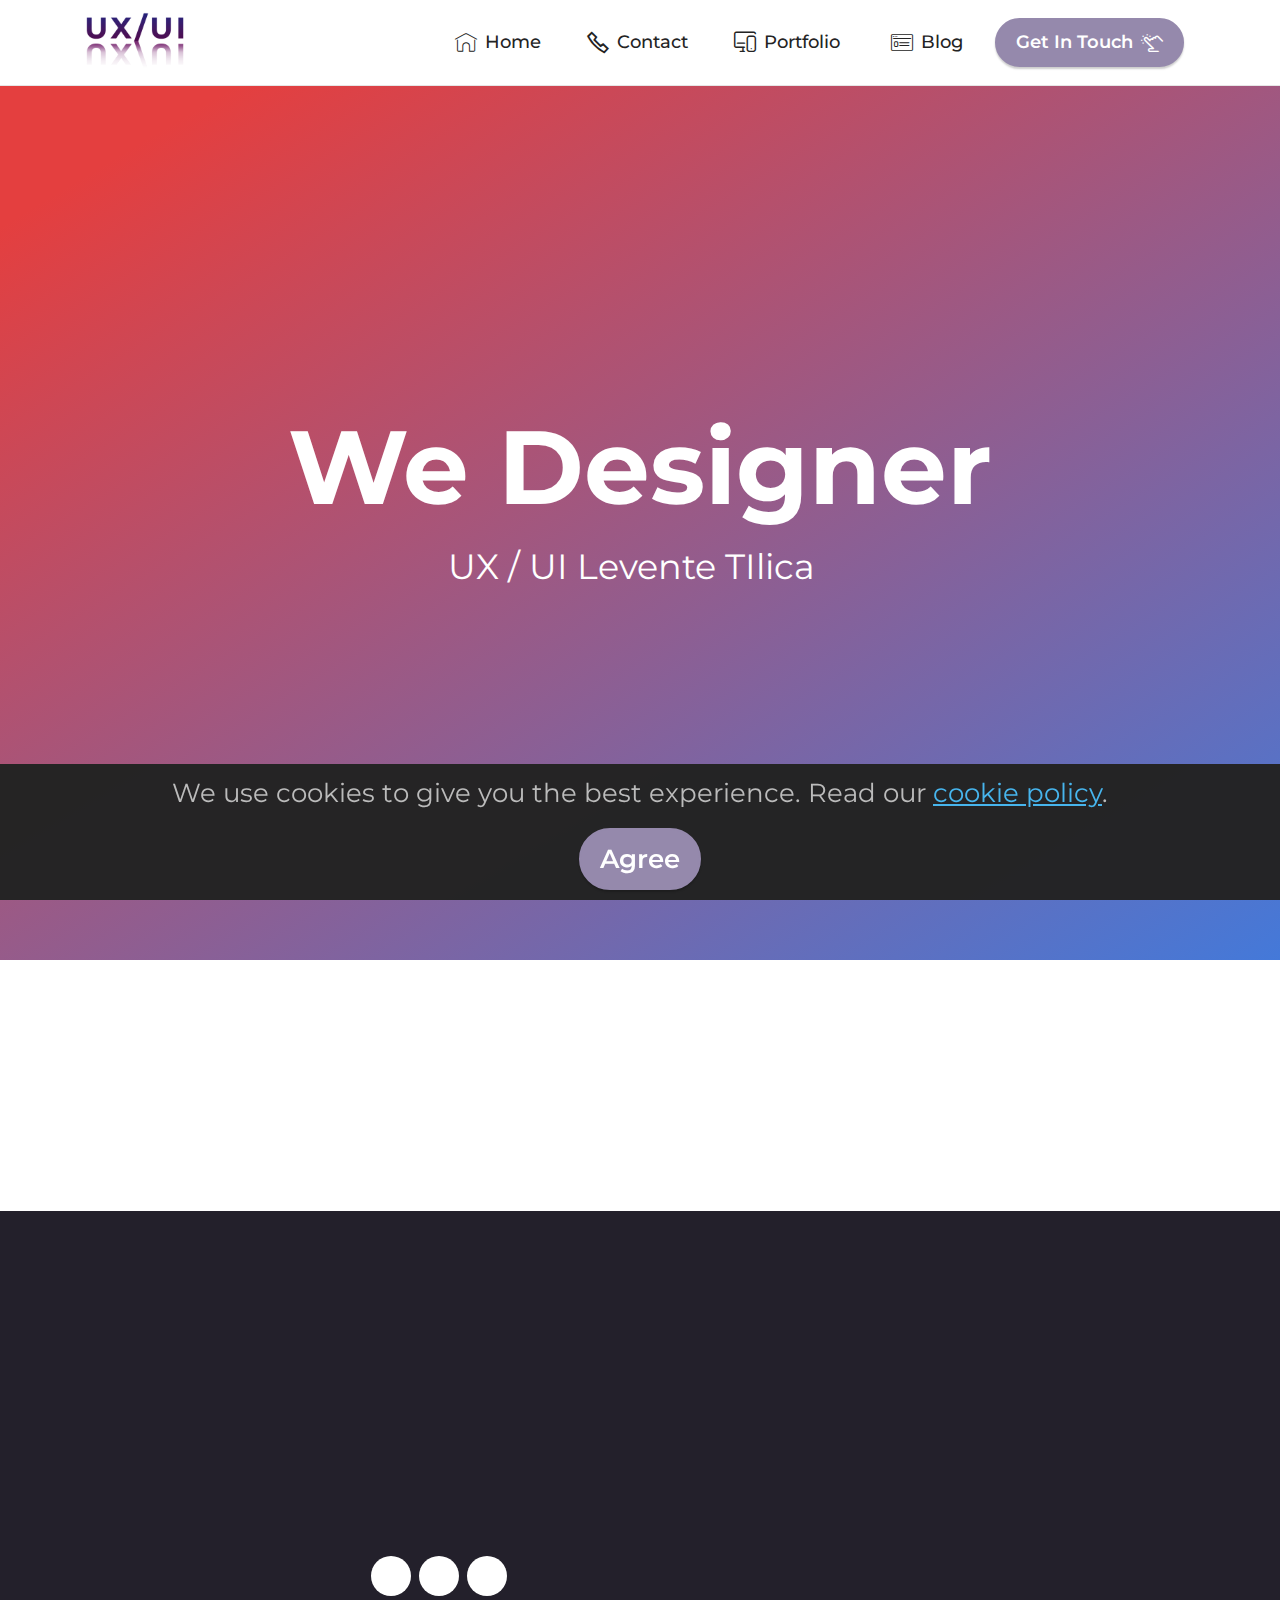
==== index.html @ ad8ca2d9 "Add files via upload" ====
<!DOCTYPE html>
<html  >
<head>
  <!-- Site made with Mobirise Website Builder v5.5.8, https://mobirise.com -->
  <meta charset="UTF-8">
  <meta http-equiv="X-UA-Compatible" content="IE=edge">
  <meta name="generator" content="Mobirise v5.5.8, mobirise.com">
  <meta name="twitter:card" content="summary_large_image"/>
  <meta name="twitter:image:src" content="assets/images/index-meta.png">
  <meta property="og:image" content="assets/images/index-meta.png">
  <meta name="twitter:title" content="UX / UI | Levente Tilica">
  <meta name="viewport" content="width=device-width, initial-scale=1, minimum-scale=1">
  <link rel="shortcut icon" href="assets/images/logo1-280x174.png" type="image/x-icon">
  <meta name="description" content="Welcome to my personal website. Enjoy some examples of my work from my  Web Design course.">
  
  
  <title>UX / UI | Levente Tilica</title>
  <link rel="stylesheet" href="assets/web/assets/mobirise-icons2/mobirise2.css">
  <link rel="stylesheet" href="assets/web/assets/mobirise-icons/mobirise-icons.css">
  <link rel="stylesheet" href="assets/web/assets/mobirise-icons-bold/mobirise-icons-bold.css">
  <link rel="stylesheet" href="assets/bootstrap/css/bootstrap.min.css">
  <link rel="stylesheet" href="assets/bootstrap/css/bootstrap-grid.min.css">
  <link rel="stylesheet" href="assets/bootstrap/css/bootstrap-reboot.min.css">
  <link rel="stylesheet" href="assets/animatecss/animate.css">
  <link rel="stylesheet" href="assets/dropdown/css/style.css">
  <link rel="stylesheet" href="assets/socicon/css/styles.css">
  <link rel="stylesheet" href="assets/theme/css/style.css">
  <link rel="preload" href="https://fonts.googleapis.com/css?family=Montserrat:100,200,300,400,500,600,700,800,900,100i,200i,300i,400i,500i,600i,700i,800i,900i&display=swap" as="style" onload="this.onload=null;this.rel='stylesheet'">
  <noscript><link rel="stylesheet" href="https://fonts.googleapis.com/css?family=Montserrat:100,200,300,400,500,600,700,800,900,100i,200i,300i,400i,500i,600i,700i,800i,900i&display=swap"></noscript>
  <link rel="preload" as="style" href="assets/mobirise/css/mbr-additional.css"><link rel="stylesheet" href="assets/mobirise/css/mbr-additional.css" type="text/css">
  
  
  
  
</head>
<body>
  
  <section data-bs-version="5.1" class="menu cid-s48OLK6784" once="menu" id="menu1-h">
    
    <nav class="navbar navbar-dropdown navbar-fixed-top navbar-expand-lg">
        <div class="container">
            <div class="navbar-brand">
                <span class="navbar-logo">
                    <a href="https://mobiri.se">
                        <img src="assets/images/logo1-280x174.png" alt="Mobirise" style="height: 3.8rem;">
                    </a>
                </span>
                
            </div>
            <button class="navbar-toggler" type="button" data-toggle="collapse" data-bs-toggle="collapse" data-target="#navbarSupportedContent" data-bs-target="#navbarSupportedContent" aria-controls="navbarNavAltMarkup" aria-expanded="false" aria-label="Toggle navigation">
                <div class="hamburger">
                    <span></span>
                    <span></span>
                    <span></span>
                    <span></span>
                </div>
            </button>
            <div class="collapse navbar-collapse" id="navbarSupportedContent">
                <ul class="navbar-nav nav-dropdown" data-app-modern-menu="true"><li class="nav-item"><a class="nav-link link text-black display-4" href="https://mobirise.com"><span class="mbri-home mbr-iconfont mbr-iconfont-btn"></span>Home</a></li>
                    <li class="nav-item"><a class="nav-link link text-black display-4" href="https://mobirise.com"><span class="mobi-mbri mobi-mbri-phone mbr-iconfont mbr-iconfont-btn"></span>Contact</a></li><li class="nav-item"><a class="nav-link link text-black display-4" href="https://mobirise.com"><span class="mbrib-responsive mbr-iconfont mbr-iconfont-btn"></span>Portfolio&nbsp;</a></li><li class="nav-item"><a class="nav-link link text-black display-4" href="https://mobirise.com"><span class="mbri-sites mbr-iconfont mbr-iconfont-btn"></span>Blog</a></li></ul>
                
                <div class="navbar-buttons mbr-section-btn"><a class="btn btn-primary display-4" href="https://mobiri.se"><span class="mbrib-touch mbr-iconfont mbr-iconfont-btn"></span>Get In Touch</a></div>
            </div>
        </div>
    </nav>

</section>

<section data-bs-version="5.1" class="header18 cid-sWcH9fhZKt mbr-fullscreen" id="header18-y">

    

    

    <div class="align-center container">
        <div class="row justify-content-center">
            <div class="col-12 col-lg-9">
                <h1 class="mbr-section-title mbr-fonts-style mbr-white mb-3 display-1"><strong>We Designer</strong></h1>
                
                <p class="mbr-text mbr-fonts-style mbr-white display-5">UX / UI Levente TIlica&nbsp;&nbsp;</p>
                
            </div>
        </div>
    </div>
</section>

<section data-bs-version="5.1" class="content4 cid-sWcFMDglfw" id="content4-x">
    
    
    <div class="container">
        <div class="row justify-content-center">
            <div class="title col-md-12 col-lg-12">
                <h3 class="mbr-section-title mbr-fonts-style align-center mb-4 display-2">
                    <strong>Welcome</strong></h3>
                <h4 class="mbr-section-subtitle align-center mbr-fonts-style mb-4 display-7">Here you will find examples of my work from my course in <strong>Web Design&nbsp;</strong></h4>
                
            </div>
        </div>
    </div>
</section>

<section data-bs-version="5.1" class="footer4 cid-sWcIpFd5eh" once="footers" id="footer4-z">

    
    
    <div class="container">
        <div class="row mbr-white">
            <div class="col-6 col-lg-3">
                <div class="media-wrap col-md-8 col-12">
                    <a href="https://mobiri.se/">
                        <img src="assets/images/logo1-1-280x174.png" alt="Mobirise">
                    </a>
                </div>
            </div>
            <div class="col-12 col-md-6 col-lg-3">
                <h5 class="mbr-section-subtitle mbr-fonts-style mb-2 display-7">
                    <strong>About Me</strong></h5>
                <p class="mbr-text mbr-fonts-style mb-4 display-4">Hi, I'm Levente Tilica, a web designer and developer. I created this website to showcase some of my projects.<br></p>
                <h5 class="mbr-section-subtitle mbr-fonts-style mb-3 display-7">
                    <strong>Follow Us</strong>
                </h5>
                <div class="social-row display-7">
                    <div class="soc-item">
                        <a href="https://twitter.com/mobirise" target="_blank">
                            <span class="mbr-iconfont socicon socicon-facebook"></span>
                        </a>
                    </div>
                    <div class="soc-item">
                        <a href="https://twitter.com/mobirise" target="_blank">
                            <span class="mbr-iconfont socicon socicon-twitter"></span>
                        </a>
                    </div>
                    <div class="soc-item">
                        <a href="https://twitter.com/mobirise" target="_blank">
                            <span class="mbr-iconfont socicon socicon-instagram"></span>
                        </a>
                    </div>
                    
                </div>
            </div>
            <div class="col-12 col-md-6 col-lg-3">
                <h5 class="mbr-section-subtitle mbr-fonts-style mb-2 display-7"><strong>Privacy</strong></h5>
                <ul class="list mbr-fonts-style display-4">
                    <li class="mbr-text item-wrap">Your privacy is important and protected by Romania and EU law. Read my website's <em>Privacy Statement.</em></li>
                </ul>
            </div>
            <div class="col-12 col-md-6 col-lg-3">
                <h5 class="mbr-section-subtitle mbr-fonts-style mb-2 display-7">
                    <strong>Link To</strong></h5>
                <ul class="list mbr-fonts-style display-4">
                    <li class="mbr-text item-wrap">Github.io</li>
                    <li class="mbr-text item-wrap"><span style="font-size: 1.1rem;">Linkedin</span><br></li>
                    <li class="mbr-text item-wrap">Blog</li>
                </ul>
            </div>
            <div class="col-12 mt-4">
                <p class="mbr-text mb-0 mbr-fonts-style copyright align-center display-4">UX/UI © Copyright 2022 - All Rights Reserved
                </p>
            </div>
        </div>
    </div>
</section><section style="background-color: #fff; font-family: -apple-system, BlinkMacSystemFont, 'Segoe UI', 'Roboto', 'Helvetica Neue', Arial, sans-serif; color:#aaa; font-size:12px; padding: 0; align-items: center; display: flex;"><a href="https://mobirise.site/p" style="flex: 1 1; height: 3rem; padding-left: 1rem;"></a><p style="flex: 0 0 auto; margin:0; padding-right:1rem;">How to design a free website - <a href="https://mobirise.site/x" style="color:#aaa;">Find more</a></p></section><script src="assets/bootstrap/js/bootstrap.bundle.min.js"></script>  <script src="assets/web/assets/cookies-alert-plugin/cookies-alert-core.js"></script>  <script src="assets/web/assets/cookies-alert-plugin/cookies-alert-script.js"></script>  <script src="assets/smoothscroll/smooth-scroll.js"></script>  <script src="assets/ytplayer/index.js"></script>  <script src="assets/dropdown/js/navbar-dropdown.js"></script>  <script src="assets/theme/js/script.js"></script>  
  
  
<input name="cookieData" type="hidden" data-cookie-customDialogSelector='null' data-cookie-colorText='#bbbbbb' data-cookie-colorBg='rgba(35, 35, 35, 0.99)' data-cookie-textButton='Agree' data-cookie-colorButton='' data-cookie-colorLink='#47b5ed' data-cookie-underlineLink='true' data-cookie-text="We use cookies to give you the best experience. Read our <a href='privacy.html'>cookie policy</a>.">
    <input name="animation" type="hidden">
  </body>
</html>
---- assets/web/assets/mobirise-icons2/mobirise2.css ----
@font-face {
  font-family: 'Moririse2';
  font-display: swap;
  src:  url('mobirise2.eot?f2bix4');
  src:  url('mobirise2.eot?f2bix4#iefix') format('embedded-opentype'),
    url('mobirise2.ttf?f2bix4') format('truetype'),
    url('mobirise2.woff?f2bix4') format('woff'),
    url('mobirise2.svg?f2bix4#mobirise2') format('svg');
  font-weight: normal;
  font-style: normal;
}

[class^="mobi-"], [class*=" mobi-"] {
  /* use !important to prevent issues with browser extensions that change fonts */
  font-family: 'Moririse2' !important;
  speak: none;
  font-style: normal;
  font-weight: normal;
  font-variant: normal;
  text-transform: none;
  line-height: 1;

  /* Better Font Rendering =========== */
  -webkit-font-smoothing: antialiased;
  -moz-osx-font-smoothing: grayscale;
}

.mobi-mbri-add-submenu:before {
  content: "\e900";
}
.mobi-mbri-alert:before {
  content: "\e901";
}
.mobi-mbri-align-center:before {
  content: "\e902";
}
.mobi-mbri-align-justify:before {
  content: "\e903";
}
.mobi-mbri-align-left:before {
  content: "\e904";
}
.mobi-mbri-align-right:before {
  content: "\e905";
}
.mobi-mbri-android:before {
  content: "\e906";
}
.mobi-mbri-apple:before {
  content: "\e907";
}
.mobi-mbri-arrow-down:before {
  content: "\e908";
}
.mobi-mbri-arrow-next:before {
  content: "\e909";
}
.mobi-mbri-arrow-prev:before {
  content: "\e90a";
}
.mobi-mbri-arrow-up:before {
  content: "\e90b";
}
.mobi-mbri-bold:before {
  content: "\e90c";
}
.mobi-mbri-bookmark:before {
  content: "\e90d";
}
.mobi-mbri-bootstrap:before {
  content: "\e90e";
}
.mobi-mbri-briefcase:before {
  content: "\e90f";
}
.mobi-mbri-browse:before {
  content: "\e910";
}
.mobi-mbri-bulleted-list:before {
  content: "\e911";
}
.mobi-mbri-calendar:before {
  content: "\e912";
}
.mobi-mbri-camera:before {
  content: "\e913";
}
.mobi-mbri-cart-add:before {
  content: "\e914";
}
.mobi-mbri-cart-full:before {
  content: "\e915";
}
.mobi-mbri-cash:before {
  content: "\e916";
}
.mobi-mbri-change-style:before {
  content: "\e917";
}
.mobi-mbri-chat:before {
  content: "\e918";
}
.mobi-mbri-clock:before {
  content: "\e919";
}
.mobi-mbri-close:before {
  content: "\e91a";
}
.mobi-mbri-cloud:before {
  content: "\e91b";
}
.mobi-mbri-code:before {
  content: "\e91c";
}
.mobi-mbri-contact-form:before {
  content: "\e91d";
}
.mobi-mbri-credit-card:before {
  content: "\e91e";
}
.mobi-mbri-cursor-click:before {
  content: "\e91f";
}
.mobi-mbri-cust-feedback:before {
  content: "\e920";
}
.mobi-mbri-database:before {
  content: "\e921";
}
.mobi-mbri-delivery:before {
  content: "\e922";
}
.mobi-mbri-desktop:before {
  content: "\e923";
}
.mobi-mbri-devices:before {
  content: "\e924";
}
.mobi-mbri-down:before {
  content: "\e925";
}
.mobi-mbri-download-2:before {
  content: "\e926";
}
.mobi-mbri-download:before {
  content: "\e927";
}
.mobi-mbri-drag-n-drop-2:before {
  content: "\e928";
}
.mobi-mbri-drag-n-drop:before {
  content: "\e929";
}
.mobi-mbri-edit-2:before {
  content: "\e92a";
}
.mobi-mbri-edit:before {
  content: "\e92b";
}
.mobi-mbri-error:before {
  content: "\e92c";
}
.mobi-mbri-extension:before {
  content: "\e92d";
}
.mobi-mbri-features:before {
  content: "\e92e";
}
.mobi-mbri-file:before {
  content: "\e92f";
}
.mobi-mbri-flag:before {
  content: "\e930";
}
.mobi-mbri-folder:before {
  content: "\e931";
}
.mobi-mbri-gift:before {
  content: "\e932";
}
.mobi-mbri-github:before {
  content: "\e933";
}
.mobi-mbri-globe-2:before {
  content: "\e934";
}
.mobi-mbri-globe:before {
  content: "\e935";
}
.mobi-mbri-growing-chart:before {
  content: "\e936";
}
.mobi-mbri-hearth:before {
  content: "\e937";
}
.mobi-mbri-help:before {
  content: "\e938";
}
.mobi-mbri-home:before {
  content: "\e939";
}
.mobi-mbri-hot-cup:before {
  content: "\e93a";
}
.mobi-mbri-idea:before {
  content: "\e93b";
}
.mobi-mbri-image-gallery:before {
  content: "\e93c";
}
.mobi-mbri-image-slider:before {
  content: "\e93d";
}
.mobi-mbri-info:before {
  content: "\e93e";
}
.mobi-mbri-italic:before {
  content: "\e93f";
}
.mobi-mbri-key:before {
  content: "\e940";
}
.mobi-mbri-laptop:before {
  content: "\e941";
}
.mobi-mbri-layers:before {
  content: "\e942";
}
.mobi-mbri-left-right:before {
  content: "\e943";
}
.mobi-mbri-left:before {
  content: "\e944";
}
.mobi-mbri-letter:before {
  content: "\e945";
}
.mobi-mbri-like:before {
  content: "\e946";
}
.mobi-mbri-link:before {
  content: "\e947";
}
.mobi-mbri-lock:before {
  content: "\e948";
}
.mobi-mbri-login:before {
  content: "\e949";
}
.mobi-mbri-logout:before {
  content: "\e94a";
}
.mobi-mbri-magic-stick:before {
  content: "\e94b";
}
.mobi-mbri-map-pin:before {
  content: "\e94c";
}
.mobi-mbri-menu:before {
  content: "\e94d";
}
.mobi-mbri-mobile-2:before {
  content: "\e94e";
}
.mobi-mbri-mobile-horizontal:before {
  content: "\e94f";
}
.mobi-mbri-mobile:before {
  content: "\e950";
}
.mobi-mbri-mobirise:before {
  content: "\e951";
}
.mobi-mbri-more-horizontal:before {
  content: "\e952";
}
.mobi-mbri-more-vertical:before {
  content: "\e953";
}
.mobi-mbri-music:before {
  content: "\e954";
}
.mobi-mbri-new-file:before {
  content: "\e955";
}
.mobi-mbri-numbered-list:before {
  content: "\e956";
}
.mobi-mbri-opened-folder:before {
  content: "\e957";
}
.mobi-mbri-pages:before {
  content: "\e958";
}
.mobi-mbri-paper-plane:before {
  content: "\e959";
}
.mobi-mbri-paperclip:before {
  content: "\e95a";
}
.mobi-mbri-phone:before {
  content: "\e95b";
}
.mobi-mbri-photo:before {
  content: "\e95c";
}
.mobi-mbri-photos:before {
  content: "\e95d";
}
.mobi-mbri-pin:before {
  content: "\e95e";
}
.mobi-mbri-play:before {
  content: "\e95f";
}
.mobi-mbri-plus:before {
  content: "\e960";
}
.mobi-mbri-preview:before {
  content: "\e961";
}
.mobi-mbri-print:before {
  content: "\e962";
}
.mobi-mbri-protect:before {
  content: "\e963";
}
.mobi-mbri-question:before {
  content: "\e964";
}
.mobi-mbri-quote-left:before {
  content: "\e965";
}
.mobi-mbri-quote-right:before {
  content: "\e966";
}
.mobi-mbri-redo:before {
  content: "\e967";
}
.mobi-mbri-refresh:before {
  content: "\e968";
}
.mobi-mbri-responsive-2:before {
  content: "\e969";
}
.mobi-mbri-responsive:before {
  content: "\e96a";
}
.mobi-mbri-right:before {
  content: "\e96b";
}
.mobi-mbri-rocket:before {
  content: "\e96c";
}
.mobi-mbri-sad-face:before {
  content: "\e96d";
}
.mobi-mbri-sale:before {
  content: "\e96e";
}
.mobi-mbri-save:before {
  content: "\e96f";
}
.mobi-mbri-search:before {
  content: "\e970";
}
.mobi-mbri-setting-2:before {
  content: "\e971";
}
.mobi-mbri-setting-3:before {
  content: "\e972";
}
.mobi-mbri-setting:before {
  content: "\e973";
}
.mobi-mbri-share:before {
  content: "\e974";
}
.mobi-mbri-shopping-bag:before {
  content: "\e975";
}
.mobi-mbri-shopping-basket:before {
  content: "\e976";
}
.mobi-mbri-shopping-cart:before {
  content: "\e977";
}
.mobi-mbri-sites:before {
  content: "\e978";
}
.mobi-mbri-smile-face:before {
  content: "\e979";
}
.mobi-mbri-speed:before {
  content: "\e97a";
}
.mobi-mbri-star:before {
  content: "\e97b";
}
.mobi-mbri-success:before {
  content: "\e97c";
}
.mobi-mbri-sun:before {
  content: "\e97d";
}
.mobi-mbri-sun2:before {
  content: "\e97e";
}
.mobi-mbri-tablet-vertical:before {
  content: "\e97f";
}
.mobi-mbri-tablet:before {
  content: "\e980";
}
.mobi-mbri-target:before {
  content: "\e981";
}
.mobi-mbri-timer:before {
  content: "\e982";
}
.mobi-mbri-to-ftp:before {
  content: "\e983";
}
.mobi-mbri-to-local-drive:before {
  content: "\e984";
}
.mobi-mbri-touch-swipe:before {
  content: "\e985";
}
.mobi-mbri-touch:before {
  content: "\e986";
}
.mobi-mbri-trash:before {
  content: "\e987";
}
.mobi-mbri-underline:before {
  content: "\e988";
}
.mobi-mbri-undo:before {
  content: "\e989";
}
.mobi-mbri-unlink:before {
  content: "\e98a";
}
.mobi-mbri-unlock:before {
  content: "\e98b";
}
.mobi-mbri-up-down:before {
  content: "\e98c";
}
.mobi-mbri-up:before {
  content: "\e98d";
}
.mobi-mbri-update:before {
  content: "\e98e";
}
.mobi-mbri-upload-2:before {
  content: "\e98f";
}
.mobi-mbri-upload:before {
  content: "\e990";
}
.mobi-mbri-user-2:before {
  content: "\e991";
}
.mobi-mbri-user:before {
  content: "\e992";
}
.mobi-mbri-users:before {
  content: "\e993";
}
.mobi-mbri-video-play:before {
  content: "\e994";
}
.mobi-mbri-video:before {
  content: "\e995";
}
.mobi-mbri-watch:before {
  content: "\e996";
}
.mobi-mbri-website-theme-2:before {
  content: "\e997";
}
.mobi-mbri-website-theme:before {
  content: "\e998";
}
.mobi-mbri-wifi:before {
  content: "\e999";
}
.mobi-mbri-windows:before {
  content: "\e99a";
}
.mobi-mbri-zoom-in:before {
  content: "\e99b";
}
.mobi-mbri-zoom-out:before {
  content: "\e99c";
}
---- assets/web/assets/mobirise-icons/mobirise-icons.css ----
@font-face {
  font-family: 'MobiriseIcons';
  src:  url('mobirise-icons.eot?spat4u');
  src:  url('mobirise-icons.eot?spat4u#iefix') format('embedded-opentype'),
    url('mobirise-icons.ttf?spat4u') format('truetype'),
    url('mobirise-icons.woff?spat4u') format('woff'),
    url('mobirise-icons.svg?spat4u#MobiriseIcons') format('svg');
  font-weight: normal;
  font-style: normal;
  font-display: swap;
}

[class^="mbri-"], [class*=" mbri-"] {
  /* use !important to prevent issues with browser extensions that change fonts */
  font-family: MobiriseIcons !important;
  speak: none;
  font-style: normal;
  font-weight: normal;
  font-variant: normal;
  text-transform: none;
  line-height: 1;

  /* Better Font Rendering =========== */
  -webkit-font-smoothing: antialiased;
  -moz-osx-font-smoothing: grayscale;
}

.mbri-add-submenu:before {
  content: "\e900";
}
.mbri-alert:before {
  content: "\e901";
}
.mbri-align-center:before {
  content: "\e902";
}
.mbri-align-justify:before {
  content: "\e903";
}
.mbri-align-left:before {
  content: "\e904";
}
.mbri-align-right:before {
  content: "\e905";
}
.mbri-android:before {
  content: "\e906";
}
.mbri-apple:before {
  content: "\e907";
}
.mbri-arrow-down:before {
  content: "\e908";
}
.mbri-arrow-next:before {
  content: "\e909";
}
.mbri-arrow-prev:before {
  content: "\e90a";
}
.mbri-arrow-up:before {
  content: "\e90b";
}
.mbri-bold:before {
  content: "\e90c";
}
.mbri-bookmark:before {
  content: "\e90d";
}
.mbri-bootstrap:before {
  content: "\e90e";
}
.mbri-briefcase:before {
  content: "\e90f";
}
.mbri-browse:before {
  content: "\e910";
}
.mbri-bulleted-list:before {
  content: "\e911";
}
.mbri-calendar:before {
  content: "\e912";
}
.mbri-camera:before {
  content: "\e913";
}
.mbri-cart-add:before {
  content: "\e914";
}
.mbri-cart-full:before {
  content: "\e915";
}
.mbri-cash:before {
  content: "\e916";
}
.mbri-change-style:before {
  content: "\e917";
}
.mbri-chat:before {
  content: "\e918";
}
.mbri-clock:before {
  content: "\e919";
}
.mbri-close:before {
  content: "\e91a";
}
.mbri-cloud:before {
  content: "\e91b";
}
.mbri-code:before {
  content: "\e91c";
}
.mbri-contact-form:before {
  content: "\e91d";
}
.mbri-credit-card:before {
  content: "\e91e";
}
.mbri-cursor-click:before {
  content: "\e91f";
}
.mbri-cust-feedback:before {
  content: "\e920";
}
.mbri-database:before {
  content: "\e921";
}
.mbri-delivery:before {
  content: "\e922";
}
.mbri-desktop:before {
  content: "\e923";
}
.mbri-devices:before {
  content: "\e924";
}
.mbri-down:before {
  content: "\e925";
}
.mbri-download:before {
  content: "\e989";
}
.mbri-drag-n-drop:before {
  content: "\e927";
}
.mbri-drag-n-drop2:before {
  content: "\e928";
}
.mbri-edit:before {
  content: "\e929";
}
.mbri-edit2:before {
  content: "\e92a";
}
.mbri-error:before {
  content: "\e92b";
}
.mbri-extension:before {
  content: "\e92c";
}
.mbri-features:before {
  content: "\e92d";
}
.mbri-file:before {
  content: "\e92e";
}
.mbri-flag:before {
  content: "\e92f";
}
.mbri-folder:before {
  content: "\e930";
}
.mbri-gift:before {
  content: "\e931";
}
.mbri-github:before {
  content: "\e932";
}
.mbri-globe:before {
  content: "\e933";
}
.mbri-globe-2:before {
  content: "\e934";
}
.mbri-growing-chart:before {
  content: "\e935";
}
.mbri-hearth:before {
  content: "\e936";
}
.mbri-help:before {
  content: "\e937";
}
.mbri-home:before {
  content: "\e938";
}
.mbri-hot-cup:before {
  content: "\e939";
}
.mbri-idea:before {
  content: "\e93a";
}
.mbri-image-gallery:before {
  content: "\e93b";
}
.mbri-image-slider:before {
  content: "\e93c";
}
.mbri-info:before {
  content: "\e93d";
}
.mbri-italic:before {
  content: "\e93e";
}
.mbri-key:before {
  content: "\e93f";
}
.mbri-laptop:before {
  content: "\e940";
}
.mbri-layers:before {
  content: "\e941";
}
.mbri-left-right:before {
  content: "\e942";
}
.mbri-left:before {
  content: "\e943";
}
.mbri-letter:before {
  content: "\e944";
}
.mbri-like:before {
  content: "\e945";
}
.mbri-link:before {
  content: "\e946";
}
.mbri-lock:before {
  content: "\e947";
}
.mbri-login:before {
  content: "\e948";
}
.mbri-logout:before {
  content: "\e949";
}
.mbri-magic-stick:before {
  content: "\e94a";
}
.mbri-map-pin:before {
  content: "\e94b";
}
.mbri-menu:before {
  content: "\e94c";
}
.mbri-mobile:before {
  content: "\e94d";
}
.mbri-mobile2:before {
  content: "\e94e";
}
.mbri-mobirise:before {
  content: "\e94f";
}
.mbri-more-horizontal:before {
  content: "\e950";
}
.mbri-more-vertical:before {
  content: "\e951";
}
.mbri-music:before {
  content: "\e952";
}
.mbri-new-file:before {
  content: "\e953";
}
.mbri-numbered-list:before {
  content: "\e954";
}
.mbri-opened-folder:before {
  content: "\e955";
}
.mbri-pages:before {
  content: "\e956";
}
.mbri-paper-plane:before {
  content: "\e957";
}
.mbri-paperclip:before {
  content: "\e958";
}
.mbri-photo:before {
  content: "\e959";
}
.mbri-photos:before {
  content: "\e95a";
}
.mbri-pin:before {
  content: "\e95b";
}
.mbri-play:before {
  content: "\e95c";
}
.mbri-plus:before {
  content: "\e95d";
}
.mbri-preview:before {
  content: "\e95e";
}
.mbri-print:before {
  content: "\e95f";
}
.mbri-protect:before {
  content: "\e960";
}
.mbri-question:before {
  content: "\e961";
}
.mbri-quote-left:before {
  content: "\e962";
}
.mbri-quote-right:before {
  content: "\e963";
}
.mbri-refresh:before {
  content: "\e964";
}
.mbri-responsive:before {
  content: "\e965";
}
.mbri-right:before {
  content: "\e966";
}
.mbri-rocket:before {
  content: "\e967";
}
.mbri-sad-face:before {
  content: "\e968";
}
.mbri-sale:before {
  content: "\e969";
}
.mbri-save:before {
  content: "\e96a";
}
.mbri-search:before {
  content: "\e96b";
}
.mbri-setting:before {
  content: "\e96c";
}
.mbri-setting2:before {
  content: "\e96d";
}
.mbri-setting3:before {
  content: "\e96e";
}
.mbri-share:before {
  content: "\e96f";
}
.mbri-shopping-bag:before {
  content: "\e970";
}
.mbri-shopping-basket:before {
  content: "\e971";
}
.mbri-shopping-cart:before {
  content: "\e972";
}
.mbri-sites:before {
  content: "\e973";
}
.mbri-smile-face:before {
  content: "\e974";
}
.mbri-speed:before {
  content: "\e975";
}
.mbri-star:before {
  content: "\e976";
}
.mbri-success:before {
  content: "\e977";
}
.mbri-sun:before {
  content: "\e978";
}
.mbri-sun2:before {
  content: "\e979";
}
.mbri-tablet:before {
  content: "\e97a";
}
.mbri-tablet-vertical:before {
  content: "\e97b";
}
.mbri-target:before {
  content: "\e97c";
}
.mbri-timer:before {
  content: "\e97d";
}
.mbri-to-ftp:before {
  content: "\e97e";
}
.mbri-to-local-drive:before {
  content: "\e97f";
}
.mbri-touch-swipe:before {
  content: "\e980";
}
.mbri-touch:before {
  content: "\e981";
}
.mbri-trash:before {
  content: "\e982";
}
.mbri-underline:before {
  content: "\e983";
}
.mbri-unlink:before {
  content: "\e984";
}
.mbri-unlock:before {
  content: "\e985";
}
.mbri-up-down:before {
  content: "\e986";
}
.mbri-up:before {
  content: "\e987";
}
.mbri-update:before {
  content: "\e988";
}
.mbri-upload:before {
 content: "\e926"; 
}
.mbri-user:before {
  content: "\e98a";
}
.mbri-user2:before {
  content: "\e98b";
}
.mbri-users:before {
  content: "\e98c";
}
.mbri-video:before {
  content: "\e98d";
}
.mbri-video-play:before {
  content: "\e98e";
}
.mbri-watch:before {
  content: "\e98f";
}
.mbri-website-theme:before {
  content: "\e990";
}
.mbri-wifi:before {
  content: "\e991";
}
.mbri-windows:before {
  content: "\e992";
}
.mbri-zoom-out:before {
  content: "\e993";
}
.mbri-redo:before {
  content: "\e994";
}
.mbri-undo:before {
  content: "\e995";
}
---- assets/web/assets/mobirise-icons-bold/mobirise-icons-bold.css ----
@font-face {
  font-family: 'mobirise-icons-bold';
  font-display: swap;
  src:  url('mobirise-icons-bold.eot?m1l4yr');
  src:  url('mobirise-icons-bold.eot?m1l4yr#iefix') format('embedded-opentype'),
    url('mobirise-icons-bold.ttf?m1l4yr') format('truetype'),
    url('mobirise-icons-bold.woff?m1l4yr') format('woff'),
    url('mobirise-icons-bold.svg?m1l4yr#mobirise-icons-bold') format('svg');
  font-weight: normal;
  font-style: normal;
}

[class^="mbrib-"], [class*="mbrib-"] {
  /* use !important to prevent issues with browser extensions that change fonts */
  font-family: 'mobirise-icons-bold' !important;
  speak: none;
  font-style: normal;
  font-weight: normal;
  font-variant: normal;
  text-transform: none;
  line-height: 1;

  /* Better Font Rendering =========== */
  -webkit-font-smoothing: antialiased;
  -moz-osx-font-smoothing: grayscale;
}

.mbrib-add-submenu:before {
  content: "\e900";
}
.mbrib-alert:before {
  content: "\e901";
}
.mbrib-align-center:before {
  content: "\e902";
}
.mbrib-align-justify:before {
  content: "\e903";
}
.mbrib-align-left:before {
  content: "\e904";
}
.mbrib-align-right:before {
  content: "\e905";
}
.mbrib-android:before {
  content: "\e906";
}
.mbrib-apple:before {
  content: "\e907";
}
.mbrib-arrow-down:before {
  content: "\e908";
}
.mbrib-arrow-next:before {
  content: "\e909";
}
.mbrib-arrow-prev:before {
  content: "\e90a";
}
.mbrib-arrow-up:before {
  content: "\e90b";
}
.mbrib-bold:before {
  content: "\e90c";
}
.mbrib-bookmark:before {
  content: "\e90d";
}
.mbrib-bootstrap:before {
  content: "\e90e";
}
.mbrib-briefcase:before {
  content: "\e90f";
}
.mbrib-browse:before {
  content: "\e910";
}
.mbrib-bulleted-list:before {
  content: "\e911";
}
.mbrib-calendar:before {
  content: "\e912";
}
.mbrib-camera:before {
  content: "\e913";
}
.mbrib-cart-add:before {
  content: "\e914";
}
.mbrib-cart-full:before {
  content: "\e915";
}
.mbrib-cash:before {
  content: "\e916";
}
.mbrib-change-style:before {
  content: "\e917";
}
.mbrib-chat:before {
  content: "\e918";
}
.mbrib-clock:before {
  content: "\e919";
}
.mbrib-close:before {
  content: "\e91a";
}
.mbrib-cloud:before {
  content: "\e91b";
}
.mbrib-code:before {
  content: "\e91c";
}
.mbrib-contact-form:before {
  content: "\e91d";
}
.mbrib-credit-card:before {
  content: "\e91e";
}
.mbrib-cursor-click:before {
  content: "\e91f";
}
.mbrib-cust-feedback:before {
  content: "\e920";
}
.mbrib-database:before {
  content: "\e921";
}
.mbrib-delivery:before {
  content: "\e922";
}
.mbrib-desktop:before {
  content: "\e923";
}
.mbrib-devices:before {
  content: "\e924";
}
.mbrib-down:before {
  content: "\e925";
}
.mbrib-download:before {
  content: "\e926";
}
.mbrib-drag-n-drop:before {
  content: "\e927";
}
.mbrib-drag-n-drop2:before {
  content: "\e928";
}
.mbrib-edit:before {
  content: "\e929";
}
.mbrib-edit2:before {
  content: "\e92a";
}
.mbrib-error:before {
  content: "\e92b";
}
.mbrib-extension:before {
  content: "\e92c";
}
.mbrib-features:before {
  content: "\e92d";
}
.mbrib-file:before {
  content: "\e92e";
}
.mbrib-flag:before {
  content: "\e92f";
}
.mbrib-folder:before {
  content: "\e930";
}
.mbrib-gift:before {
  content: "\e931";
}
.mbrib-github:before {
  content: "\e932";
}
.mbrib-globe-2:before {
  content: "\e933";
}
.mbrib-globe:before {
  content: "\e934";
}
.mbrib-growing-chart:before {
  content: "\e935";
}
.mbrib-hearth:before {
  content: "\e936";
}
.mbrib-help:before {
  content: "\e937";
}
.mbrib-home:before {
  content: "\e938";
}
.mbrib-hot-cup:before {
  content: "\e939";
}
.mbrib-idea:before {
  content: "\e93a";
}
.mbrib-image-gallery:before {
  content: "\e93b";
}
.mbrib-image-slider:before {
  content: "\e93c";
}
.mbrib-info:before {
  content: "\e93d";
}
.mbrib-italic:before {
  content: "\e93e";
}
.mbrib-key:before {
  content: "\e93f";
}
.mbrib-laptop:before {
  content: "\e940";
}
.mbrib-layers:before {
  content: "\e941";
}
.mbrib-left-right:before {
  content: "\e942";
}
.mbrib-left:before {
  content: "\e943";
}
.mbrib-letter:before {
  content: "\e944";
}
.mbrib-like:before {
  content: "\e945";
}
.mbrib-link:before {
  content: "\e946";
}
.mbrib-lock:before {
  content: "\e947";
}
.mbrib-login:before {
  content: "\e948";
}
.mbrib-logout:before {
  content: "\e949";
}
.mbrib-magic-stick:before {
  content: "\e94a";
}
.mbrib-map-pin:before {
  content: "\e94b";
}
.mbrib-menu:before {
  content: "\e94c";
}
.mbrib-mobile:before {
  content: "\e94d";
}
.mbrib-mobile2:before {
  content: "\e94e";
}
.mbrib-mobirise:before {
  content: "\e94f";
}
.mbrib-more-horizontal:before {
  content: "\e950";
}
.mbrib-more-vertical:before {
  content: "\e951";
}
.mbrib-music:before {
  content: "\e952";
}
.mbrib-new-file:before {
  content: "\e953";
}
.mbrib-numbered-list:before {
  content: "\e954";
}
.mbrib-opened-folder:before {
  content: "\e955";
}
.mbrib-pages:before {
  content: "\e956";
}
.mbrib-paper-plane:before {
  content: "\e957";
}
.mbrib-paperclip:before {
  content: "\e958";
}
.mbrib-photo:before {
  content: "\e959";
}
.mbrib-photos:before {
  content: "\e95a";
}
.mbrib-pin:before {
  content: "\e95b";
}
.mbrib-play:before {
  content: "\e95c";
}
.mbrib-plus:before {
  content: "\e95d";
}
.mbrib-preview:before {
  content: "\e95e";
}
.mbrib-print:before {
  content: "\e95f";
}
.mbrib-protect:before {
  content: "\e960";
}
.mbrib-question:before {
  content: "\e961";
}
.mbrib-quote-left:before {
  content: "\e962";
}
.mbrib-quote-right:before {
  content: "\e963";
}
.mbrib-redo:before {
  content: "\e964";
}
.mbrib-refresh:before {
  content: "\e965";
}
.mbrib-responsive:before {
  content: "\e966";
}
.mbrib-right:before {
  content: "\e967";
}
.mbrib-rocket:before {
  content: "\e968";
}
.mbrib-sad-face:before {
  content: "\e969";
}
.mbrib-sale:before {
  content: "\e96a";
}
.mbrib-save:before {
  content: "\e96b";
}
.mbrib-search:before {
  content: "\e96c";
}
.mbrib-setting:before {
  content: "\e96d";
}
.mbrib-setting2:before {
  content: "\e96e";
}
.mbrib-setting3:before {
  content: "\e96f";
}
.mbrib-share:before {
  content: "\e970";
}
.mbrib-shopping-bag:before {
  content: "\e971";
}
.mbrib-shopping-basket:before {
  content: "\e972";
}
.mbrib-shopping-cart:before {
  content: "\e973";
}
.mbrib-sites:before {
  content: "\e974";
}
.mbrib-smile-face:before {
  content: "\e975";
}
.mbrib-speed:before {
  content: "\e976";
}
.mbrib-star:before {
  content: "\e977";
}
.mbrib-success:before {
  content: "\e978";
}
.mbrib-sun:before {
  content: "\e979";
}
.mbrib-sun2:before {
  content: "\e97a";
}
.mbrib-tablet-vertical:before {
  content: "\e97b";
}
.mbrib-tablet:before {
  content: "\e97c";
}
.mbrib-target:before {
  content: "\e97d";
}
.mbrib-timer:before {
  content: "\e97e";
}
.mbrib-to-ftp:before {
  content: "\e97f";
}
.mbrib-to-local-drive:before {
  content: "\e980";
}
.mbrib-touch-swipe:before {
  content: "\e981";
}
.mbrib-touch:before {
  content: "\e982";
}
.mbrib-trash:before {
  content: "\e983";
}
.mbrib-underline:before {
  content: "\e984";
}
.mbrib-undo:before {
  content: "\e985";
}
.mbrib-unlink:before {
  content: "\e986";
}
.mbrib-unlock:before {
  content: "\e987";
}
.mbrib-up-down:before {
  content: "\e988";
}
.mbrib-up:before {
  content: "\e989";
}
.mbrib-update:before {
  content: "\e98a";
}
.mbrib-upload:before {
  content: "\e98b";
}
.mbrib-user:before {
  content: "\e98c";
}
.mbrib-user2:before {
  content: "\e98d";
}
.mbrib-users:before {
  content: "\e98e";
}
.mbrib-video-play:before {
  content: "\e98f";
}
.mbrib-video:before {
  content: "\e990";
}
.mbrib-watch:before {
  content: "\e991";
}
.mbrib-website-theme:before {
  content: "\e992";
}
.mbrib-wifi:before {
  content: "\e993";
}
.mbrib-windows:before {
  content: "\e994";
}
.mbrib-zoom-out:before {
  content: "\e995";
}
---- assets/dropdown/css/style.css ----
.navbar-dropdown {
  left: 0;
  padding: 0;
  position: absolute;
  right: 0;
  top: 0;
  transition: all 0.45s ease;
  z-index: 1030;
  background: #282828; }
  .navbar-dropdown .navbar-logo {
    margin-right: 0.8rem;
    transition: margin 0.3s ease-in-out;
    vertical-align: middle; }
    .navbar-dropdown .navbar-logo img {
      height: 3.125rem;
      transition: all 0.3s ease-in-out; }
    .navbar-dropdown .navbar-logo.mbr-iconfont {
      font-size: 3.125rem;
      line-height: 3.125rem; }
  .navbar-dropdown .navbar-caption {
    font-weight: 700;
    white-space: normal;
    vertical-align: -4px;
    line-height: 3.125rem !important; }
    .navbar-dropdown .navbar-caption, .navbar-dropdown .navbar-caption:hover {
      color: inherit;
      text-decoration: none; }
  .navbar-dropdown .mbr-iconfont + .navbar-caption {
    vertical-align: -1px; }
  .navbar-dropdown.navbar-fixed-top {
    position: fixed; }
  .navbar-dropdown .navbar-brand span {
    vertical-align: -4px; }
  .navbar-dropdown.bg-color.transparent {
    background: none; }
  .navbar-dropdown.navbar-short .navbar-brand {
    padding: 0.625rem 0; }
    .navbar-dropdown.navbar-short .navbar-brand span {
      vertical-align: -1px; }
  .navbar-dropdown.navbar-short .navbar-caption {
    line-height: 2.375rem !important;
    vertical-align: -2px; }
  .navbar-dropdown.navbar-short .navbar-logo {
    margin-right: 0.5rem; }
    .navbar-dropdown.navbar-short .navbar-logo img {
      height: 2.375rem; }
    .navbar-dropdown.navbar-short .navbar-logo.mbr-iconfont {
      font-size: 2.375rem;
      line-height: 2.375rem; }
  .navbar-dropdown.navbar-short .mbr-table-cell {
    height: 3.625rem; }
  .navbar-dropdown .navbar-close {
    left: 0.6875rem;
    position: fixed;
    top: 0.75rem;
    z-index: 1000; }
  .navbar-dropdown .hamburger-icon {
    content: "";
    display: inline-block;
    vertical-align: middle;
    width: 16px;
    -webkit-box-shadow: 0 -6px 0 1px #282828,0 0 0 1px #282828,0 6px 0 1px #282828;
    -moz-box-shadow: 0 -6px 0 1px #282828,0 0 0 1px #282828,0 6px 0 1px #282828;
    box-shadow: 0 -6px 0 1px #282828,0 0 0 1px #282828,0 6px 0 1px #282828; }

.dropdown-menu .dropdown-toggle[data-toggle="dropdown-submenu"]::after {
  border-bottom: 0.35em solid transparent;
  border-left: 0.35em solid;
  border-right: 0;
  border-top: 0.35em solid transparent;
  margin-left: 0.3rem; }

.dropdown-menu .dropdown-item:focus {
  outline: 0; }

.nav-dropdown {
  font-size: 0.75rem;
  font-weight: 500;
  height: auto !important; }
  .nav-dropdown .nav-btn {
    padding-left: 1rem; }
  .nav-dropdown .link {
    margin: .667em 1.667em;
    font-weight: 500;
    padding: 0;
    transition: color .2s ease-in-out; }
    .nav-dropdown .link.dropdown-toggle {
      margin-right: 2.583em; }
      .nav-dropdown .link.dropdown-toggle::after {
        margin-left: .25rem;
        border-top: 0.35em solid;
        border-right: 0.35em solid transparent;
        border-left: 0.35em solid transparent;
        border-bottom: 0; }
      .nav-dropdown .link.dropdown-toggle[aria-expanded="true"] {
        margin: 0;
        padding: 0.667em 3.263em  0.667em 1.667em; }
  .nav-dropdown .link::after,
  .nav-dropdown .dropdown-item::after {
    color: inherit; }
  .nav-dropdown .btn {
    font-size: 0.75rem;
    font-weight: 700;
    letter-spacing: 0;
    margin-bottom: 0;
    padding-left: 1.25rem;
    padding-right: 1.25rem; }
  .nav-dropdown .dropdown-menu {
    border-radius: 0;
    border: 0;
    left: 0;
    margin: 0;
    padding-bottom: 1.25rem;
    padding-top: 1.25rem;
    position: relative; }
  .nav-dropdown .dropdown-submenu {
    margin-left: 0.125rem;
    top: 0; }
  .nav-dropdown .dropdown-item {
    font-weight: 500;
    line-height: 2;
    padding: 0.3846em 4.615em 0.3846em 1.5385em;
    position: relative;
    transition: color .2s ease-in-out, background-color .2s ease-in-out; }
    .nav-dropdown .dropdown-item::after {
      margin-top: -0.3077em;
      position: absolute;
      right: 1.1538em;
      top: 50%; }
    .nav-dropdown .dropdown-item:focus, .nav-dropdown .dropdown-item:hover {
      background: none; }

@media (max-width: 767px) {
  .nav-dropdown.navbar-toggleable-sm {
    bottom: 0;
    display: none;
    left: 0;
    overflow-x: hidden;
    position: fixed;
    top: 0;
    transform: translateX(-100%);
    -ms-transform: translateX(-100%);
    -webkit-transform: translateX(-100%);
    width: 18.75rem;
    z-index: 999; } }
.nav-dropdown.navbar-toggleable-xl {
  bottom: 0;
  display: none;
  left: 0;
  overflow-x: hidden;
  position: fixed;
  top: 0;
  transform: translateX(-100%);
  -ms-transform: translateX(-100%);
  -webkit-transform: translateX(-100%);
  width: 18.75rem;
  z-index: 999; }

.nav-dropdown-sm {
  display: block !important;
  overflow-x: hidden;
  overflow: auto;
  padding-top: 3.875rem; }
  .nav-dropdown-sm::after {
    content: "";
    display: block;
    height: 3rem;
    width: 100%; }
  .nav-dropdown-sm.collapse.in ~ .navbar-close {
    display: block !important; }
  .nav-dropdown-sm.collapsing, .nav-dropdown-sm.collapse.in {
    transform: translateX(0);
    -ms-transform: translateX(0);
    -webkit-transform: translateX(0);
    transition: all 0.25s ease-out;
    -webkit-transition: all 0.25s ease-out;
    background: #282828; }
  .nav-dropdown-sm.collapsing[aria-expanded="false"] {
    transform: translateX(-100%);
    -ms-transform: translateX(-100%);
    -webkit-transform: translateX(-100%); }
  .nav-dropdown-sm .nav-item {
    display: block;
    margin-left: 0 !important;
    padding-left: 0; }
  .nav-dropdown-sm .link,
  .nav-dropdown-sm .dropdown-item {
    border-top: 1px dotted rgba(255, 255, 255, 0.1);
    font-size: 0.8125rem;
    line-height: 1.6;
    margin: 0 !important;
    padding: 0.875rem 2.4rem 0.875rem 1.5625rem !important;
    position: relative;
    white-space: normal; }
    .nav-dropdown-sm .link:focus, .nav-dropdown-sm .link:hover,
    .nav-dropdown-sm .dropdown-item:focus,
    .nav-dropdown-sm .dropdown-item:hover {
      background: rgba(0, 0, 0, 0.2) !important;
      color: #c0a375; }
  .nav-dropdown-sm .nav-btn {
    position: relative;
    padding: 1.5625rem 1.5625rem 0 1.5625rem; }
    .nav-dropdown-sm .nav-btn::before {
      border-top: 1px dotted rgba(255, 255, 255, 0.1);
      content: "";
      left: 0;
      position: absolute;
      top: 0;
      width: 100%; }
    .nav-dropdown-sm .nav-btn + .nav-btn {
      padding-top: 0.625rem; }
      .nav-dropdown-sm .nav-btn + .nav-btn::before {
        display: none; }
  .nav-dropdown-sm .btn {
    padding: 0.625rem 0; }
  .nav-dropdown-sm .dropdown-toggle[data-toggle="dropdown-submenu"]::after {
    margin-left: .25rem;
    border-top: 0.35em solid;
    border-right: 0.35em solid transparent;
    border-left: 0.35em solid transparent;
    border-bottom: 0; }
  .nav-dropdown-sm .dropdown-toggle[data-toggle="dropdown-submenu"][aria-expanded="true"]::after {
    border-top: 0;
    border-right: 0.35em solid transparent;
    border-left: 0.35em solid transparent;
    border-bottom: 0.35em solid; }
  .nav-dropdown-sm .dropdown-menu {
    margin: 0;
    padding: 0;
    position: relative;
    top: 0;
    left: 0;
    width: 100%;
    border: 0;
    float: none;
    border-radius: 0;
    background: none; }
  .nav-dropdown-sm .dropdown-submenu {
    left: 100%;
    margin-left: 0.125rem;
    margin-top: -1.25rem;
    top: 0; }

.navbar-toggleable-sm .nav-dropdown .dropdown-menu {
  position: absolute; }

.navbar-toggleable-sm .nav-dropdown .dropdown-submenu {
  left: 100%;
  margin-left: 0.125rem;
  margin-top: -1.25rem;
  top: 0; }

.navbar-toggleable-sm.opened .nav-dropdown .dropdown-menu {
  position: relative; }

.navbar-toggleable-sm.opened .nav-dropdown .dropdown-submenu {
  left: 0;
  margin-left: 00rem;
  margin-top: 0rem;
  top: 0; }

.is-builder .nav-dropdown.collapsing {
  transition: none !important; }
---- assets/socicon/css/styles.css ----
@charset "UTF-8";

@font-face {
  font-family: 'Socicon';
  src:  url('../fonts/socicon.eot');
  src:  url('../fonts/socicon.eot?#iefix') format('embedded-opentype'),
    url('../fonts/socicon.woff2') format('woff2'),
    url('../fonts/socicon.ttf') format('truetype'),
    url('../fonts/socicon.woff') format('woff'),
    url('../fonts/socicon.svg#socicon') format('svg');
  font-weight: normal;
  font-style: normal;
  font-display: swap;
}

[data-icon]:before {
  font-family: "socicon" !important;
  content: attr(data-icon);
  font-style: normal !important;
  font-weight: normal !important;
  font-variant: normal !important;
  text-transform: none !important;
  speak: none;
  line-height: 1;
  -webkit-font-smoothing: antialiased;
  -moz-osx-font-smoothing: grayscale;
}

[class^="socicon-"], [class*=" socicon-"] {
  /* use !important to prevent issues with browser extensions that change fonts */
  font-family: 'Socicon' !important;
  speak: none;
  font-style: normal;
  font-weight: normal;
  font-variant: normal;
  text-transform: none;
  line-height: 1;

  /* Better Font Rendering =========== */
  -webkit-font-smoothing: antialiased;
  -moz-osx-font-smoothing: grayscale;
}

.socicon-eitaa:before {
  content: "\e97c";
}
.socicon-soroush:before {
  content: "\e97d";
}
.socicon-bale:before {
  content: "\e97e";
}
.socicon-zazzle:before {
  content: "\e97b";
}
.socicon-society6:before {
  content: "\e97a";
}
.socicon-redbubble:before {
  content: "\e979";
}
.socicon-avvo:before {
  content: "\e978";
}
.socicon-stitcher:before {
  content: "\e977";
}
.socicon-googlehangouts:before {
  content: "\e974";
}
.socicon-dlive:before {
  content: "\e975";
}
.socicon-vsco:before {
  content: "\e976";
}
.socicon-flipboard:before {
  content: "\e973";
}
.socicon-ubuntu:before {
  content: "\e958";
}
.socicon-artstation:before {
  content: "\e959";
}
.socicon-invision:before {
  content: "\e95a";
}
.socicon-torial:before {
  content: "\e95b";
}
.socicon-collectorz:before {
  content: "\e95c";
}
.socicon-seenthis:before {
  content: "\e95d";
}
.socicon-googleplaymusic:before {
  content: "\e95e";
}
.socicon-debian:before {
  content: "\e95f";
}
.socicon-filmfreeway:before {
  content: "\e960";
}
.socicon-gnome:before {
  content: "\e961";
}
.socicon-itchio:before {
  content: "\e962";
}
.socicon-jamendo:before {
  content: "\e963";
}
.socicon-mix:before {
  content: "\e964";
}
.socicon-sharepoint:before {
  content: "\e965";
}
.socicon-tinder:before {
  content: "\e966";
}
.socicon-windguru:before {
  content: "\e967";
}
.socicon-cdbaby:before {
  content: "\e968";
}
.socicon-elementaryos:before {
  content: "\e969";
}
.socicon-stage32:before {
  content: "\e96a";
}
.socicon-tiktok:before {
  content: "\e96b";
}
.socicon-gitter:before {
  content: "\e96c";
}
.socicon-letterboxd:before {
  content: "\e96d";
}
.socicon-threema:before {
  content: "\e96e";
}
.socicon-splice:before {
  content: "\e96f";
}
.socicon-metapop:before {
  content: "\e970";
}
.socicon-naver:before {
  content: "\e971";
}
.socicon-remote:before {
  content: "\e972";
}
.socicon-internet:before {
  content: "\e957";
}
.socicon-moddb:before {
  content: "\e94b";
}
.socicon-indiedb:before {
  content: "\e94c";
}
.socicon-traxsource:before {
  content: "\e94d";
}
.socicon-gamefor:before {
  content: "\e94e";
}
.socicon-pixiv:before {
  content: "\e94f";
}
.socicon-myanimelist:before {
  content: "\e950";
}
.socicon-blackberry:before {
  content: "\e951";
}
.socicon-wickr:before {
  content: "\e952";
}
.socicon-spip:before {
  content: "\e953";
}
.socicon-napster:before {
  content: "\e954";
}
.socicon-beatport:before {
  content: "\e955";
}
.socicon-hackerone:before {
  content: "\e956";
}
.socicon-hackernews:before {
  content: "\e946";
}
.socicon-smashwords:before {
  content: "\e947";
}
.socicon-kobo:before {
  content: "\e948";
}
.socicon-bookbub:before {
  content: "\e949";
}
.socicon-mailru:before {
  content: "\e94a";
}
.socicon-gitlab:before {
  content: "\e945";
}
.socicon-instructables:before {
  content: "\e944";
}
.socicon-portfolio:before {
  content: "\e943";
}
.socicon-codered:before {
  content: "\e940";
}
.socicon-origin:before {
  content: "\e941";
}
.socicon-nextdoor:before {
  content: "\e942";
}
.socicon-udemy:before {
  content: "\e93f";
}
.socicon-livemaster:before {
  content: "\e93e";
}
.socicon-crunchbase:before {
  content: "\e93b";
}
.socicon-homefy:before {
  content: "\e93c";
}
.socicon-calendly:before {
  content: "\e93d";
}
.socicon-realtor:before {
  content: "\e90f";
}
.socicon-tidal:before {
  content: "\e910";
}
.socicon-qobuz:before {
  content: "\e911";
}
.socicon-natgeo:before {
  content: "\e912";
}
.socicon-mastodon:before {
  content: "\e913";
}
.socicon-unsplash:before {
  content: "\e914";
}
.socicon-homeadvisor:before {
  content: "\e915";
}
.socicon-angieslist:before {
  content: "\e916";
}
.socicon-codepen:before {
  content: "\e917";
}
.socicon-slack:before {
  content: "\e918";
}
.socicon-openaigym:before {
  content: "\e919";
}
.socicon-logmein:before {
  content: "\e91a";
}
.socicon-fiverr:before {
  content: "\e91b";
}
.socicon-gotomeeting:before {
  content: "\e91c";
}
.socicon-aliexpress:before {
  content: "\e91d";
}
.socicon-guru:before {
  content: "\e91e";
}
.socicon-appstore:before {
  content: "\e91f";
}
.socicon-homes:before {
  content: "\e920";
}
.socicon-zoom:before {
  content: "\e921";
}
.socicon-alibaba:before {
  content: "\e922";
}
.socicon-craigslist:before {
  content: "\e923";
}
.socicon-wix:before {
  content: "\e924";
}
.socicon-redfin:before {
  content: "\e925";
}
.socicon-googlecalendar:before {
  content: "\e926";
}
.socicon-shopify:before {
  content: "\e927";
}
.socicon-freelancer:before {
  content: "\e928";
}
.socicon-seedrs:before {
  content: "\e929";
}
.socicon-bing:before {
  content: "\e92a";
}
.socicon-doodle:before {
  content: "\e92b";
}
.socicon-bonanza:before {
  content: "\e92c";
}
.socicon-squarespace:before {
  content: "\e92d";
}
.socicon-toptal:before {
  content: "\e92e";
}
.socicon-gust:before {
  content: "\e92f";
}
.socicon-ask:before {
  content: "\e930";
}
.socicon-trulia:before {
  content: "\e931";
}
.socicon-loomly:before {
  content: "\e932";
}
.socicon-ghost:before {
  content: "\e933";
}
.socicon-upwork:before {
  content: "\e934";
}
.socicon-fundable:before {
  content: "\e935";
}
.socicon-booking:before {
  content: "\e936";
}
.socicon-googlemaps:before {
  content: "\e937";
}
.socicon-zillow:before {
  content: "\e938";
}
.socicon-niconico:before {
  content: "\e939";
}
.socicon-toneden:before {
  content: "\e93a";
}
.socicon-augment:before {
  content: "\e908";
}
.socicon-bitbucket:before {
  content: "\e909";
}
.socicon-fyuse:before {
  content: "\e90a";
}
.socicon-yt-gaming:before {
  content: "\e90b";
}
.socicon-sketchfab:before {
  content: "\e90c";
}
.socicon-mobcrush:before {
  content: "\e90d";
}
.socicon-microsoft:before {
  content: "\e90e";
}
.socicon-pandora:before {
  content: "\e907";
}
.socicon-messenger:before {
  content: "\e906";
}
.socicon-gamewisp:before {
  content: "\e905";
}
.socicon-bloglovin:before {
  content: "\e904";
}
.socicon-tunein:before {
  content: "\e903";
}
.socicon-gamejolt:before {
  content: "\e901";
}
.socicon-trello:before {
  content: "\e902";
}
.socicon-spreadshirt:before {
  content: "\e900";
}
.socicon-500px:before {
  content: "\e000";
}
.socicon-8tracks:before {
  content: "\e001";
}
.socicon-airbnb:before {
  content: "\e002";
}
.socicon-alliance:before {
  content: "\e003";
}
.socicon-amazon:before {
  content: "\e004";
}
.socicon-amplement:before {
  content: "\e005";
}
.socicon-android:before {
  content: "\e006";
}
.socicon-angellist:before {
  content: "\e007";
}
.socicon-apple:before {
  content: "\e008";
}
.socicon-appnet:before {
  content: "\e009";
}
.socicon-baidu:before {
  content: "\e00a";
}
.socicon-bandcamp:before {
  content: "\e00b";
}
.socicon-battlenet:before {
  content: "\e00c";
}
.socicon-mixer:before {
  content: "\e00d";
}
.socicon-bebee:before {
  content: "\e00e";
}
.socicon-bebo:before {
  content: "\e00f";
}
.socicon-behance:before {
  content: "\e010";
}
.socicon-blizzard:before {
  content: "\e011";
}
.socicon-blogger:before {
  content: "\e012";
}
.socicon-buffer:before {
  content: "\e013";
}
.socicon-chrome:before {
  content: "\e014";
}
.socicon-coderwall:before {
  content: "\e015";
}
.socicon-curse:before {
  content: "\e016";
}
.socicon-dailymotion:before {
  content: "\e017";
}
.socicon-deezer:before {
  content: "\e018";
}
.socicon-delicious:before {
  content: "\e019";
}
.socicon-deviantart:before {
  content: "\e01a";
}
.socicon-diablo:before {
  content: "\e01b";
}
.socicon-digg:before {
  content: "\e01c";
}
.socicon-discord:before {
  content: "\e01d";
}
.socicon-disqus:before {
  content: "\e01e";
}
.socicon-douban:before {
  content: "\e01f";
}
.socicon-draugiem:before {
  content: "\e020";
}
.socicon-dribbble:before {
  content: "\e021";
}
.socicon-drupal:before {
  content: "\e022";
}
.socicon-ebay:before {
  content: "\e023";
}
.socicon-ello:before {
  content: "\e024";
}
.socicon-endomodo:before {
  content: "\e025";
}
.socicon-envato:before {
  content: "\e026";
}
.socicon-etsy:before {
  content: "\e027";
}
.socicon-facebook:before {
  content: "\e028";
}
.socicon-feedburner:before {
  content: "\e029";
}
.socicon-filmweb:before {
  content: "\e02a";
}
.socicon-firefox:before {
  content: "\e02b";
}
.socicon-flattr:before {
  content: "\e02c";
}
.socicon-flickr:before {
  content: "\e02d";
}
.socicon-formulr:before {
  content: "\e02e";
}
.socicon-forrst:before {
  content: "\e02f";
}
.socicon-foursquare:before {
  content: "\e030";
}
.socicon-friendfeed:before {
  content: "\e031";
}
.socicon-github:before {
  content: "\e032";
}
.socicon-goodreads:before {
  content: "\e033";
}
.socicon-google:before {
  content: "\e034";
}
.socicon-googlescholar:before {
  content: "\e035";
}
.socicon-googlegroups:before {
  content: "\e036";
}
.socicon-googlephotos:before {
  content: "\e037";
}
.socicon-googleplus:before {
  content: "\e038";
}
.socicon-grooveshark:before {
  content: "\e039";
}
.socicon-hackerrank:before {
  content: "\e03a";
}
.socicon-hearthstone:before {
  content: "\e03b";
}
.socicon-hellocoton:before {
  content: "\e03c";
}
.socicon-heroes:before {
  content: "\e03d";
}
.socicon-smashcast:before {
  content: "\e03e";
}
.socicon-horde:before {
  content: "\e03f";
}
.socicon-houzz:before {
  content: "\e040";
}
.socicon-icq:before {
  content: "\e041";
}
.socicon-identica:before {
  content: "\e042";
}
.socicon-imdb:before {
  content: "\e043";
}
.socicon-instagram:before {
  content: "\e044";
}
.socicon-issuu:before {
  content: "\e045";
}
.socicon-istock:before {
  content: "\e046";
}
.socicon-itunes:before {
  content: "\e047";
}
.socicon-keybase:before {
  content: "\e048";
}
.socicon-lanyrd:before {
  content: "\e049";
}
.socicon-lastfm:before {
  content: "\e04a";
}
.socicon-line:before {
  content: "\e04b";
}
.socicon-linkedin:before {
  content: "\e04c";
}
.socicon-livejournal:before {
  content: "\e04d";
}
.socicon-lyft:before {
  content: "\e04e";
}
.socicon-macos:before {
  content: "\e04f";
}
.socicon-mail:before {
  content: "\e050";
}
.socicon-medium:before {
  content: "\e051";
}
.socicon-meetup:before {
  content: "\e052";
}
.socicon-mixcloud:before {
  content: "\e053";
}
.socicon-modelmayhem:before {
  content: "\e054";
}
.socicon-mumble:before {
  content: "\e055";
}
.socicon-myspace:before {
  content: "\e056";
}
.socicon-newsvine:before {
  content: "\e057";
}
.socicon-nintendo:before {
  content: "\e058";
}
.socicon-npm:before {
  content: "\e059";
}
.socicon-odnoklassniki:before {
  content: "\e05a";
}
.socicon-openid:before {
  content: "\e05b";
}
.socicon-opera:before {
  content: "\e05c";
}
.socicon-outlook:before {
  content: "\e05d";
}
.socicon-overwatch:before {
  content: "\e05e";
}
.socicon-patreon:before {
  content: "\e05f";
}
.socicon-paypal:before {
  content: "\e060";
}
.socicon-periscope:before {
  content: "\e061";
}
.socicon-persona:before {
  content: "\e062";
}
.socicon-pinterest:before {
  content: "\e063";
}
.socicon-play:before {
  content: "\e064";
}
.socicon-player:before {
  content: "\e065";
}
.socicon-playstation:before {
  content: "\e066";
}
.socicon-pocket:before {
  content: "\e067";
}
.socicon-qq:before {
  content: "\e068";
}
.socicon-quora:before {
  content: "\e069";
}
.socicon-raidcall:before {
  content: "\e06a";
}
.socicon-ravelry:before {
  content: "\e06b";
}
.socicon-reddit:before {
  content: "\e06c";
}
.socicon-renren:before {
  content: "\e06d";
}
.socicon-researchgate:before {
  content: "\e06e";
}
.socicon-residentadvisor:before {
  content: "\e06f";
}
.socicon-reverbnation:before {
  content: "\e070";
}
.socicon-rss:before {
  content: "\e071";
}
.socicon-sharethis:before {
  content: "\e072";
}
.socicon-skype:before {
  content: "\e073";
}
.socicon-slideshare:before {
  content: "\e074";
}
.socicon-smugmug:before {
  content: "\e075";
}
.socicon-snapchat:before {
  content: "\e076";
}
.socicon-songkick:before {
  content: "\e077";
}
.socicon-soundcloud:before {
  content: "\e078";
}
.socicon-spotify:before {
  content: "\e079";
}
.socicon-stackexchange:before {
  content: "\e07a";
}
.socicon-stackoverflow:before {
  content: "\e07b";
}
.socicon-starcraft:before {
  content: "\e07c";
}
.socicon-stayfriends:before {
  content: "\e07d";
}
.socicon-steam:before {
  content: "\e07e";
}
.socicon-storehouse:before {
  content: "\e07f";
}
.socicon-strava:before {
  content: "\e080";
}
.socicon-streamjar:before {
  content: "\e081";
}
.socicon-stumbleupon:before {
  content: "\e082";
}
.socicon-swarm:before {
  content: "\e083";
}
.socicon-teamspeak:before {
  content: "\e084";
}
.socicon-teamviewer:before {
  content: "\e085";
}
.socicon-technorati:before {
  content: "\e086";
}
.socicon-telegram:before {
  content: "\e087";
}
.socicon-tripadvisor:before {
  content: "\e088";
}
.socicon-tripit:before {
  content: "\e089";
}
.socicon-triplej:before {
  content: "\e08a";
}
.socicon-tumblr:before {
  content: "\e08b";
}
.socicon-twitch:before {
  content: "\e08c";
}
.socicon-twitter:before {
  content: "\e08d";
}
.socicon-uber:before {
  content: "\e08e";
}
.socicon-ventrilo:before {
  content: "\e08f";
}
.socicon-viadeo:before {
  content: "\e090";
}
.socicon-viber:before {
  content: "\e091";
}
.socicon-viewbug:before {
  content: "\e092";
}
.socicon-vimeo:before {
  content: "\e093";
}
.socicon-vine:before {
  content: "\e094";
}
.socicon-vkontakte:before {
  content: "\e095";
}
.socicon-warcraft:before {
  content: "\e096";
}
.socicon-wechat:before {
  content: "\e097";
}
.socicon-weibo:before {
  content: "\e098";
}
.socicon-whatsapp:before {
  content: "\e099";
}
.socicon-wikipedia:before {
  content: "\e09a";
}
.socicon-windows:before {
  content: "\e09b";
}
.socicon-wordpress:before {
  content: "\e09c";
}
.socicon-wykop:before {
  content: "\e09d";
}
.socicon-xbox:before {
  content: "\e09e";
}
.socicon-xing:before {
  content: "\e09f";
}
.socicon-yahoo:before {
  content: "\e0a0";
}
.socicon-yammer:before {
  content: "\e0a1";
}
.socicon-yandex:before {
  content: "\e0a2";
}
.socicon-yelp:before {
  content: "\e0a3";
}
.socicon-younow:before {
  content: "\e0a4";
}
.socicon-youtube:before {
  content: "\e0a5";
}
.socicon-zapier:before {
  content: "\e0a6";
}
.socicon-zerply:before {
  content: "\e0a7";
}
.socicon-zomato:before {
  content: "\e0a8";
}
.socicon-zynga:before {
  content: "\e0a9";
}
---- assets/theme/css/style.css ----
@charset "UTF-8";
section {
  background-color: #ffffff;
}

body {
  font-style: normal;
  line-height: 1.5;
  font-weight: 400;
  color: #232323;
  position: relative;
}

button {
  background-color: transparent;
  border-color: transparent;
}

section,
.container,
.container-fluid {
  position: relative;
  word-wrap: break-word;
}

a.mbr-iconfont:hover {
  text-decoration: none;
}

.article .lead p,
.article .lead ul,
.article .lead ol,
.article .lead pre,
.article .lead blockquote {
  margin-bottom: 0;
}

a {
  font-style: normal;
  font-weight: 400;
  cursor: pointer;
}
a, a:hover {
  text-decoration: none;
}

.mbr-section-title {
  font-style: normal;
  line-height: 1.3;
}

.mbr-section-subtitle {
  line-height: 1.3;
}

.mbr-text {
  font-style: normal;
  line-height: 1.7;
}

h1,
h2,
h3,
h4,
h5,
h6,
.display-1,
.display-2,
.display-4,
.display-5,
.display-7,
span,
p,
a {
  line-height: 1;
  word-break: break-word;
  word-wrap: break-word;
  font-weight: 400;
}

b,
strong {
  font-weight: bold;
}

input:-webkit-autofill, input:-webkit-autofill:hover, input:-webkit-autofill:focus, input:-webkit-autofill:active {
  transition-delay: 9999s;
  -webkit-transition-property: background-color, color;
  transition-property: background-color, color;
}

textarea[type=hidden] {
  display: none;
}

section {
  background-position: 50% 50%;
  background-repeat: no-repeat;
  background-size: cover;
}
section .mbr-background-video,
section .mbr-background-video-preview {
  position: absolute;
  bottom: 0;
  left: 0;
  right: 0;
  top: 0;
}

.hidden {
  visibility: hidden;
}

.mbr-z-index20 {
  z-index: 20;
}

/*! Base colors */
.mbr-white {
  color: #ffffff;
}

.mbr-black {
  color: #111111;
}

.mbr-bg-white {
  background-color: #ffffff;
}

.mbr-bg-black {
  background-color: #000000;
}

/*! Text-aligns */
.align-left {
  text-align: left;
}

.align-center {
  text-align: center;
}

.align-right {
  text-align: right;
}

/*! Font-weight  */
.mbr-light {
  font-weight: 300;
}

.mbr-regular {
  font-weight: 400;
}

.mbr-semibold {
  font-weight: 500;
}

.mbr-bold {
  font-weight: 700;
}

/*! Media  */
.media-content {
  flex-basis: 100%;
}

.media-container-row {
  display: flex;
  flex-direction: row;
  flex-wrap: wrap;
  justify-content: center;
  align-content: center;
  align-items: start;
}
.media-container-row .media-size-item {
  width: 400px;
}

.media-container-column {
  display: flex;
  flex-direction: column;
  flex-wrap: wrap;
  justify-content: center;
  align-content: center;
  align-items: stretch;
}
.media-container-column > * {
  width: 100%;
}

@media (min-width: 992px) {
  .media-container-row {
    flex-wrap: nowrap;
  }
}
figure {
  margin-bottom: 0;
  overflow: hidden;
}

figure[mbr-media-size] {
  transition: width 0.1s;
}

img,
iframe {
  display: block;
  width: 100%;
}

.card {
  background-color: transparent;
  border: none;
}

.card-box {
  width: 100%;
}

.card-img {
  text-align: center;
  flex-shrink: 0;
  -webkit-flex-shrink: 0;
}

.media {
  max-width: 100%;
  margin: 0 auto;
}

.mbr-figure {
  align-self: center;
}

.media-container > div {
  max-width: 100%;
}

.mbr-figure img,
.card-img img {
  width: 100%;
}

@media (max-width: 991px) {
  .media-size-item {
    width: auto !important;
  }

  .media {
    width: auto;
  }

  .mbr-figure {
    width: 100% !important;
  }
}
/*! Buttons */
.mbr-section-btn {
  margin-left: -0.6rem;
  margin-right: -0.6rem;
  font-size: 0;
}

.btn {
  font-weight: 600;
  border-width: 1px;
  font-style: normal;
  margin: 0.6rem 0.6rem;
  white-space: normal;
  transition: all 0.2s ease-in-out;
  display: inline-flex;
  align-items: center;
  justify-content: center;
  word-break: break-word;
}

.btn-sm {
  font-weight: 600;
  letter-spacing: 0px;
  transition: all 0.3s ease-in-out;
}

.btn-md {
  font-weight: 600;
  letter-spacing: 0px;
  transition: all 0.3s ease-in-out;
}

.btn-lg {
  font-weight: 600;
  letter-spacing: 0px;
  transition: all 0.3s ease-in-out;
}

.btn-form {
  margin: 0;
}
.btn-form:hover {
  cursor: pointer;
}

nav .mbr-section-btn {
  margin-left: 0rem;
  margin-right: 0rem;
}

/*! Btn icon margin */
.btn .mbr-iconfont,
.btn.btn-sm .mbr-iconfont {
  order: 1;
  cursor: pointer;
  margin-left: 0.5rem;
  vertical-align: sub;
}

.btn.btn-md .mbr-iconfont,
.btn.btn-md .mbr-iconfont {
  margin-left: 0.8rem;
}

.mbr-regular {
  font-weight: 400;
}

.mbr-semibold {
  font-weight: 500;
}

.mbr-bold {
  font-weight: 700;
}

[type=submit] {
  -webkit-appearance: none;
}

/*! Full-screen */
.mbr-fullscreen .mbr-overlay {
  min-height: 100vh;
}

.mbr-fullscreen {
  display: flex;
  display: -moz-flex;
  display: -ms-flex;
  display: -o-flex;
  align-items: center;
  min-height: 100vh;
  padding-top: 3rem;
  padding-bottom: 3rem;
}

/*! Map */
.map {
  height: 25rem;
  position: relative;
}
.map iframe {
  width: 100%;
  height: 100%;
}

/*! Scroll to top arrow */
.mbr-arrow-up {
  bottom: 25px;
  right: 90px;
  position: fixed;
  text-align: right;
  z-index: 5000;
  color: #ffffff;
  font-size: 22px;
}

.mbr-arrow-up a {
  background: rgba(0, 0, 0, 0.2);
  border-radius: 50%;
  color: #fff;
  display: inline-block;
  height: 60px;
  width: 60px;
  border: 2px solid #fff;
  outline-style: none !important;
  position: relative;
  text-decoration: none;
  transition: all 0.3s ease-in-out;
  cursor: pointer;
  text-align: center;
}
.mbr-arrow-up a:hover {
  background-color: rgba(0, 0, 0, 0.4);
}
.mbr-arrow-up a i {
  line-height: 60px;
}

.mbr-arrow-up-icon {
  display: block;
  color: #fff;
}

.mbr-arrow-up-icon::before {
  content: "›";
  display: inline-block;
  font-family: serif;
  font-size: 22px;
  line-height: 1;
  font-style: normal;
  position: relative;
  top: 6px;
  left: -4px;
  transform: rotate(-90deg);
}

/*! Arrow Down */
.mbr-arrow {
  position: absolute;
  bottom: 45px;
  left: 50%;
  width: 60px;
  height: 60px;
  cursor: pointer;
  background-color: rgba(80, 80, 80, 0.5);
  border-radius: 50%;
  transform: translateX(-50%);
}
@media (max-width: 767px) {
  .mbr-arrow {
    display: none;
  }
}
.mbr-arrow > a {
  display: inline-block;
  text-decoration: none;
  outline-style: none;
  -webkit-animation: arrowdown 1.7s ease-in-out infinite;
          animation: arrowdown 1.7s ease-in-out infinite;
  color: #ffffff;
}
.mbr-arrow > a > i {
  position: absolute;
  top: -2px;
  left: 15px;
  font-size: 2rem;
}

#scrollToTop a i::before {
  content: "";
  position: absolute;
  display: block;
  border-bottom: 2.5px solid #fff;
  border-left: 2.5px solid #fff;
  width: 27.8%;
  height: 27.8%;
  left: 50%;
  top: 51%;
  transform: translateY(-30%) translateX(-50%) rotate(135deg);
}

@keyframes arrowdown {
  0% {
    transform: translateY(0px);
  }
  50% {
    transform: translateY(-5px);
  }
  100% {
    transform: translateY(0px);
  }
}
@-webkit-keyframes arrowdown {
  0% {
    transform: translateY(0px);
  }
  50% {
    transform: translateY(-5px);
  }
  100% {
    transform: translateY(0px);
  }
}
@media (max-width: 500px) {
  .mbr-arrow-up {
    left: 0;
    right: 0;
    text-align: center;
  }
}
/*Gradients animation*/
@keyframes gradient-animation {
  from {
    background-position: 0% 100%;
    -webkit-animation-timing-function: ease-in-out;
            animation-timing-function: ease-in-out;
  }
  to {
    background-position: 100% 0%;
    -webkit-animation-timing-function: ease-in-out;
            animation-timing-function: ease-in-out;
  }
}
@-webkit-keyframes gradient-animation {
  from {
    background-position: 0% 100%;
    -webkit-animation-timing-function: ease-in-out;
            animation-timing-function: ease-in-out;
  }
  to {
    background-position: 100% 0%;
    -webkit-animation-timing-function: ease-in-out;
            animation-timing-function: ease-in-out;
  }
}
.bg-gradient {
  background-size: 200% 200%;
  animation: gradient-animation 5s infinite alternate;
  -webkit-animation: gradient-animation 5s infinite alternate;
}

.menu .navbar-brand {
  display: -webkit-flex;
}
.menu .navbar-brand span {
  display: flex;
  display: -webkit-flex;
}
.menu .navbar-brand .navbar-caption-wrap {
  display: -webkit-flex;
}
.menu .navbar-brand .navbar-logo img {
  display: -webkit-flex;
  width: auto;
}
@media (min-width: 768px) and (max-width: 991px) {
  .menu .navbar-toggleable-sm .navbar-nav {
    display: -ms-flexbox;
  }
}
@media (max-width: 991px) {
  .menu .navbar-collapse {
    max-height: 93.5vh;
  }
  .menu .navbar-collapse.show {
    overflow: auto;
  }
}
@media (min-width: 992px) {
  .menu .navbar-nav.nav-dropdown {
    display: -webkit-flex;
  }
  .menu .navbar-toggleable-sm .navbar-collapse {
    display: -webkit-flex !important;
  }
  .menu .collapsed .navbar-collapse {
    max-height: 93.5vh;
  }
  .menu .collapsed .navbar-collapse.show {
    overflow: auto;
  }
}
@media (max-width: 767px) {
  .menu .navbar-collapse {
    max-height: 80vh;
  }
}

.nav-link .mbr-iconfont {
  margin-right: 0.5rem;
}

.navbar {
  display: -webkit-flex;
  -webkit-flex-wrap: wrap;
  -webkit-align-items: center;
  -webkit-justify-content: space-between;
}

.navbar-collapse {
  -webkit-flex-basis: 100%;
  -webkit-flex-grow: 1;
  -webkit-align-items: center;
}

.nav-dropdown .link {
  padding: 0.667em 1.667em !important;
  margin: 0 !important;
}

.nav {
  display: -webkit-flex;
  -webkit-flex-wrap: wrap;
}

.row {
  display: -webkit-flex;
  -webkit-flex-wrap: wrap;
}

.justify-content-center {
  -webkit-justify-content: center;
}

.form-inline {
  display: -webkit-flex;
}

.card-wrapper {
  -webkit-flex: 1;
}

.carousel-control {
  z-index: 10;
  display: -webkit-flex;
}

.carousel-controls {
  display: -webkit-flex;
}

.media {
  display: -webkit-flex;
}

.form-group:focus {
  outline: none;
}

.jq-selectbox__select {
  padding: 7px 0;
  position: relative;
}

.jq-selectbox__dropdown {
  overflow: hidden;
  border-radius: 10px;
  position: absolute;
  top: 100%;
  left: 0 !important;
  width: 100% !important;
}

.jq-selectbox__trigger-arrow {
  right: 0;
  transform: translateY(-50%);
}

.jq-selectbox li {
  padding: 1.07em 0.5em;
}

input[type=range] {
  padding-left: 0 !important;
  padding-right: 0 !important;
}

.modal-dialog,
.modal-content {
  height: 100%;
}

.modal-dialog .carousel-inner {
  height: calc(100vh - 1.75rem);
}
@media (max-width: 575px) {
  .modal-dialog .carousel-inner {
    height: calc(100vh - 1rem);
  }
}

.carousel-item {
  text-align: center;
}

.carousel-item img {
  margin: auto;
}

.navbar-toggler {
  align-self: flex-start;
  padding: 0.25rem 0.75rem;
  font-size: 1.25rem;
  line-height: 1;
  background: transparent;
  border: 1px solid transparent;
  border-radius: 0.25rem;
}

.navbar-toggler:focus,
.navbar-toggler:hover {
  text-decoration: none;
  box-shadow: none;
}

.navbar-toggler-icon {
  display: inline-block;
  width: 1.5em;
  height: 1.5em;
  vertical-align: middle;
  content: "";
  background: no-repeat center center;
  background-size: 100% 100%;
}

.navbar-toggler-left {
  position: absolute;
  left: 1rem;
}

.navbar-toggler-right {
  position: absolute;
  right: 1rem;
}

.card-img {
  width: auto;
}

.menu .navbar.collapsed:not(.beta-menu) {
  flex-direction: column;
}

.carousel-item.active,
.carousel-item-next,
.carousel-item-prev {
  display: flex;
}

.note-air-layout .dropup .dropdown-menu,
.note-air-layout .navbar-fixed-bottom .dropdown .dropdown-menu {
  bottom: initial !important;
}

html,
body {
  height: auto;
  min-height: 100vh;
}

.dropup .dropdown-toggle::after {
  display: none;
}

.form-asterisk {
  font-family: initial;
  position: absolute;
  top: -2px;
  font-weight: normal;
}

.form-control-label {
  position: relative;
  cursor: pointer;
  margin-bottom: 0.357em;
  padding: 0;
}

.alert {
  color: #ffffff;
  border-radius: 0;
  border: 0;
  font-size: 1.1rem;
  line-height: 1.5;
  margin-bottom: 1.875rem;
  padding: 1.25rem;
  position: relative;
  text-align: center;
}
.alert.alert-form::after {
  background-color: inherit;
  bottom: -7px;
  content: "";
  display: block;
  height: 14px;
  left: 50%;
  margin-left: -7px;
  position: absolute;
  transform: rotate(45deg);
  width: 14px;
}

.form-control {
  background-color: #ffffff;
  background-clip: border-box;
  color: #232323;
  line-height: 1rem !important;
  height: auto;
  padding: 0.6rem 1.2rem;
  transition: border-color 0.25s ease 0s;
  border: 1px solid transparent !important;
  border-radius: 4px;
  box-shadow: rgba(0, 0, 0, 0.07) 0px 1px 1px 0px, rgba(0, 0, 0, 0.07) 0px 1px 3px 0px, rgba(0, 0, 0, 0.03) 0px 0px 0px 1px;
}
.form-active .form-control:invalid {
  border-color: red;
}

form .row {
  margin-left: -0.6rem;
  margin-right: -0.6rem;
}
form .row [class*=col] {
  padding-left: 0.6rem;
  padding-right: 0.6rem;
}

form .mbr-section-btn {
  margin: 0;
  padding-left: 0.6rem;
  padding-right: 0.6rem;
}

form .btn {
  display: flex;
  padding: 0.6rem 1.2rem;
  margin: 0;
}

form .form-check-input {
  margin-top: 0.5;
}

textarea.form-control {
  line-height: 1.5rem !important;
}

.form-group {
  margin-bottom: 1.2rem;
}

.form-control,
form .btn {
  min-height: 48px;
}

.gdpr-block label span.textGDPR input[name=gdpr] {
  top: 7px;
}

.form-control:focus {
  box-shadow: none;
}

:focus {
  outline: none;
}

.mbr-overlay {
  background-color: #000;
  bottom: 0;
  left: 0;
  opacity: 0.5;
  position: absolute;
  right: 0;
  top: 0;
  z-index: 0;
  pointer-events: none;
}

blockquote {
  font-style: italic;
  padding: 3rem;
  font-size: 1.09rem;
  position: relative;
  border-left: 3px solid;
}

ul,
ol,
pre,
blockquote {
  margin-bottom: 2.3125rem;
}

.mt-4 {
  margin-top: 2rem !important;
}

.mb-4 {
  margin-bottom: 2rem !important;
}

@media (min-width: 992px) {
  .container {
    padding-left: 16px;
    padding-right: 16px;
  }

  .row {
    margin-left: -16px;
    margin-right: -16px;
  }
  .row > [class*=col] {
    padding-left: 16px;
    padding-right: 16px;
  }
}
@media (min-width: 768px) {
  .container-fluid {
    padding-left: 32px;
    padding-right: 32px;
  }
}
@media (min-width: 768px) and (max-width: 991px) {
  .mbr-container {
    padding-left: 32px;
    padding-right: 32px;
  }
}
@media (max-width: 767px) {
  .mbr-container {
    padding-left: 16px;
    padding-right: 16px;
  }
}
.card-wrapper,
.item-wrapper {
  overflow: hidden;
}

.app-video-wrapper > img {
  opacity: 1;
}

.item {
  position: relative;
}

.dropdown-menu .dropdown-menu {
  left: 100%;
}

.dropdown-item + .dropdown-menu {
  display: none;
}

.dropdown-item:hover + .dropdown-menu,
.dropdown-menu:hover {
  display: block;
}

@media (min-aspect-ratio: 16/9) {
  .mbr-video-foreground {
    height: 300% !important;
    top: -100% !important;
  }
}
@media (max-aspect-ratio: 16/9) {
  .mbr-video-foreground {
    width: 300% !important;
    left: -100% !important;
  }
}.engine {
	position: absolute;
	text-indent: -2400px;
	text-align: center;
	padding: 0;
	top: 0;
	left: -2400px;
}
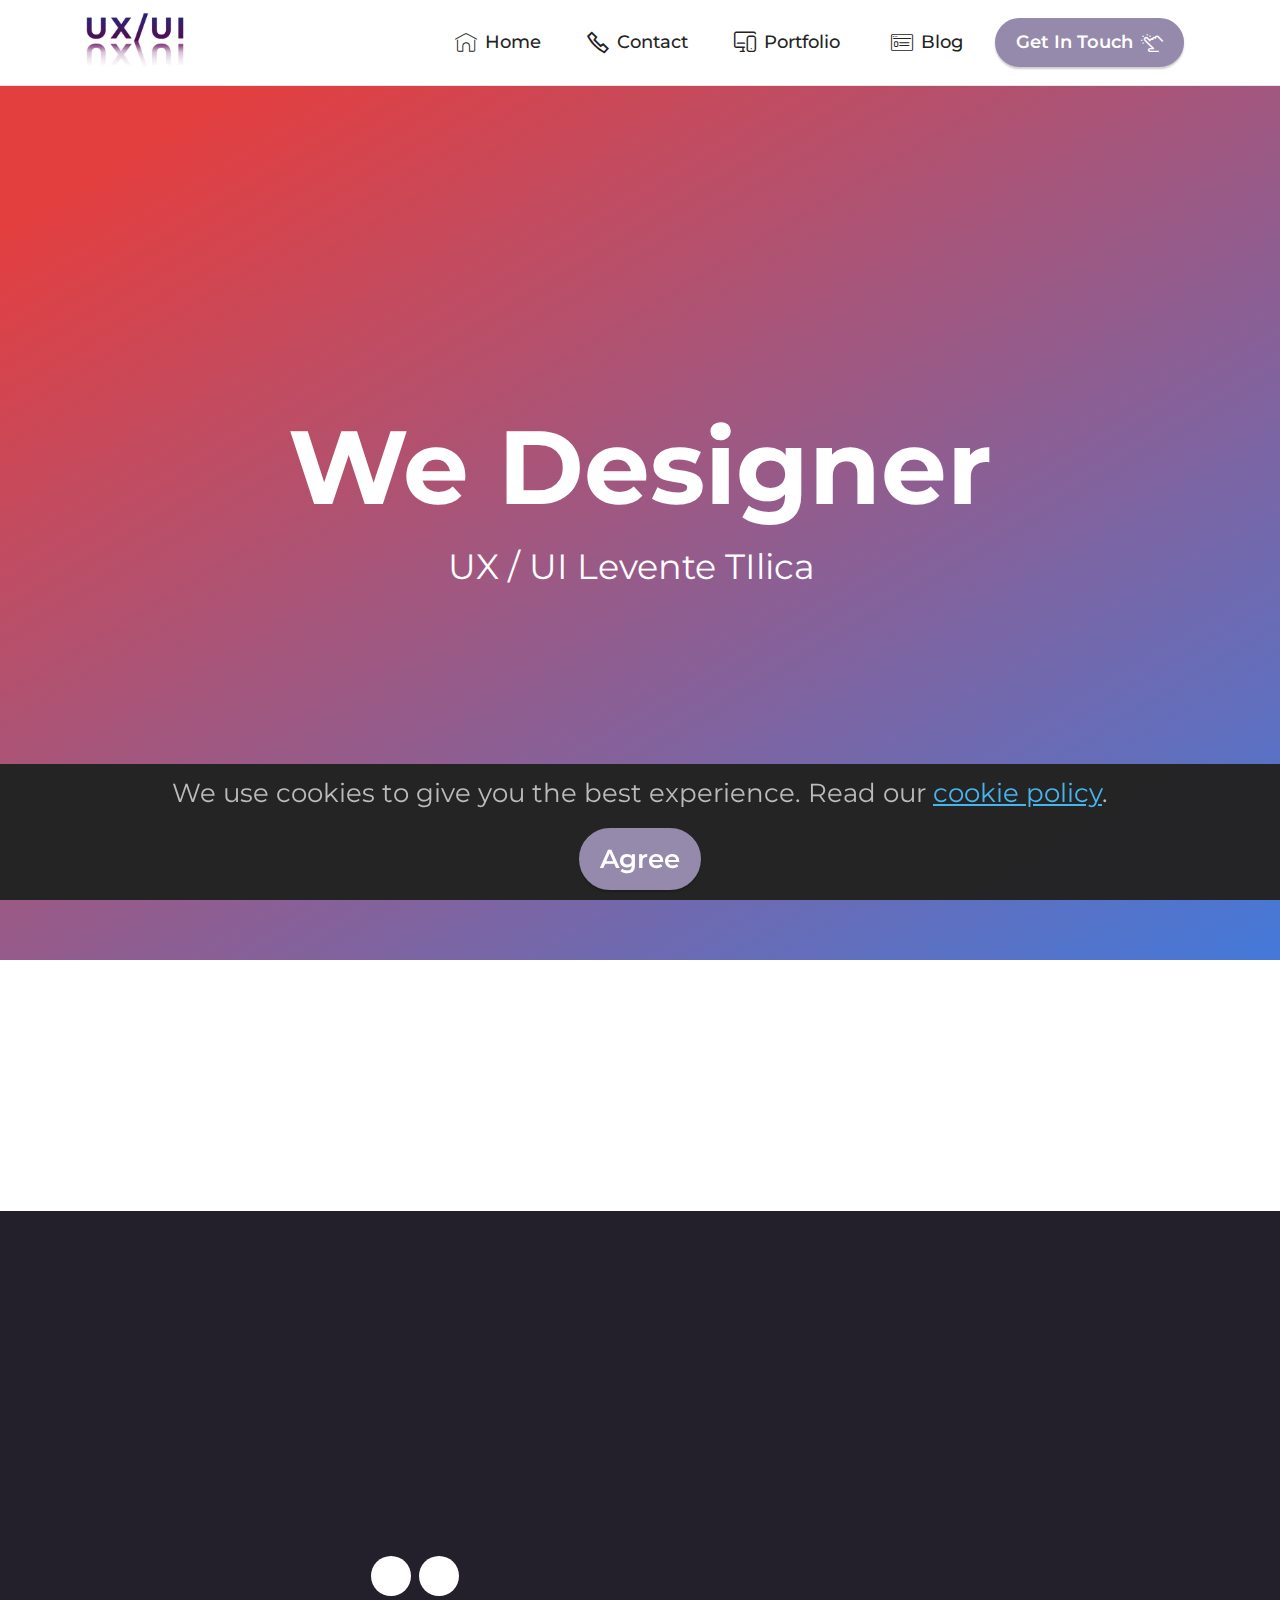
==== commit a115cfa9: "Update index.html" ====
--- a/index.html
+++ b/index.html
@@ -1,7 +1,7 @@
 <!DOCTYPE html>
 <html  >
 <head>
-  <!-- Site made with Mobirise Website Builder v5.5.8, https://mobirise.com -->
+  <!-- Site made with Mobirise Website By Levente Tilica -->
   <meta charset="UTF-8">
   <meta http-equiv="X-UA-Compatible" content="IE=edge">
   <meta name="generator" content="Mobirise v5.5.8, mobirise.com">
@@ -14,7 +14,7 @@
   <meta name="description" content="Welcome to my personal website. Enjoy some examples of my work from my  Web Design course.">
   
   
-  <title>UX / UI | Levente Tilica</title>
+  <title>UX / UI | Levente Tilica </title>
   <link rel="stylesheet" href="assets/web/assets/mobirise-icons2/mobirise2.css">
   <link rel="stylesheet" href="assets/web/assets/mobirise-icons/mobirise-icons.css">
   <link rel="stylesheet" href="assets/web/assets/mobirise-icons-bold/mobirise-icons-bold.css">
@@ -41,7 +41,7 @@
         <div class="container">
             <div class="navbar-brand">
                 <span class="navbar-logo">
-                    <a href="https://mobiri.se">
+                    <a href="https://artstudiodesign.github.io/ux-web/">
                         <img src="assets/images/logo1-280x174.png" alt="Mobirise" style="height: 3.8rem;">
                     </a>
                 </span>
@@ -56,7 +56,7 @@
                 </div>
             </button>
             <div class="collapse navbar-collapse" id="navbarSupportedContent">
-                <ul class="navbar-nav nav-dropdown" data-app-modern-menu="true"><li class="nav-item"><a class="nav-link link text-black display-4" href="https://mobirise.com"><span class="mbri-home mbr-iconfont mbr-iconfont-btn"></span>Home</a></li>
+                <ul class="navbar-nav nav-dropdown" data-app-modern-menu="true"><li class="nav-item"><a class="nav-link link text-black display-4" href="https://artstudiodesign.github.io/ux-web/"><span class="mbri-home mbr-iconfont mbr-iconfont-btn"></span>Home</a></li>
                     <li class="nav-item"><a class="nav-link link text-black display-4" href="https://mobirise.com"><span class="mobi-mbri mobi-mbri-phone mbr-iconfont mbr-iconfont-btn"></span>Contact</a></li><li class="nav-item"><a class="nav-link link text-black display-4" href="https://mobirise.com"><span class="mbrib-responsive mbr-iconfont mbr-iconfont-btn"></span>Portfolio&nbsp;</a></li><li class="nav-item"><a class="nav-link link text-black display-4" href="https://mobirise.com"><span class="mbri-sites mbr-iconfont mbr-iconfont-btn"></span>Blog</a></li></ul>
                 
                 <div class="navbar-buttons mbr-section-btn"><a class="btn btn-primary display-4" href="https://mobiri.se"><span class="mbrib-touch mbr-iconfont mbr-iconfont-btn"></span>Get In Touch</a></div>
@@ -107,7 +107,7 @@
         <div class="row mbr-white">
             <div class="col-6 col-lg-3">
                 <div class="media-wrap col-md-8 col-12">
-                    <a href="https://mobiri.se/">
+                    <a href="https://artstudiodesign.github.io/ux-web//">
                         <img src="assets/images/logo1-1-280x174.png" alt="Mobirise">
                     </a>
                 </div>
@@ -121,17 +121,12 @@
                 </h5>
                 <div class="social-row display-7">
                     <div class="soc-item">
-                        <a href="https://twitter.com/mobirise" target="_blank">
+                        <a href="#" target="_blank">
                             <span class="mbr-iconfont socicon socicon-facebook"></span>
                         </a>
                     </div>
                     <div class="soc-item">
-                        <a href="https://twitter.com/mobirise" target="_blank">
-                            <span class="mbr-iconfont socicon socicon-twitter"></span>
-                        </a>
-                    </div>
-                    <div class="soc-item">
-                        <a href="https://twitter.com/mobirise" target="_blank">
+                        <a href="#" target="_blank">
                             <span class="mbr-iconfont socicon socicon-instagram"></span>
                         </a>
                     </div>
@@ -165,4 +160,4 @@
 <input name="cookieData" type="hidden" data-cookie-customDialogSelector='null' data-cookie-colorText='#bbbbbb' data-cookie-colorBg='rgba(35, 35, 35, 0.99)' data-cookie-textButton='Agree' data-cookie-colorButton='' data-cookie-colorLink='#47b5ed' data-cookie-underlineLink='true' data-cookie-text="We use cookies to give you the best experience. Read our <a href='privacy.html'>cookie policy</a>.">
     <input name="animation" type="hidden">
   </body>
-</html>+</html>
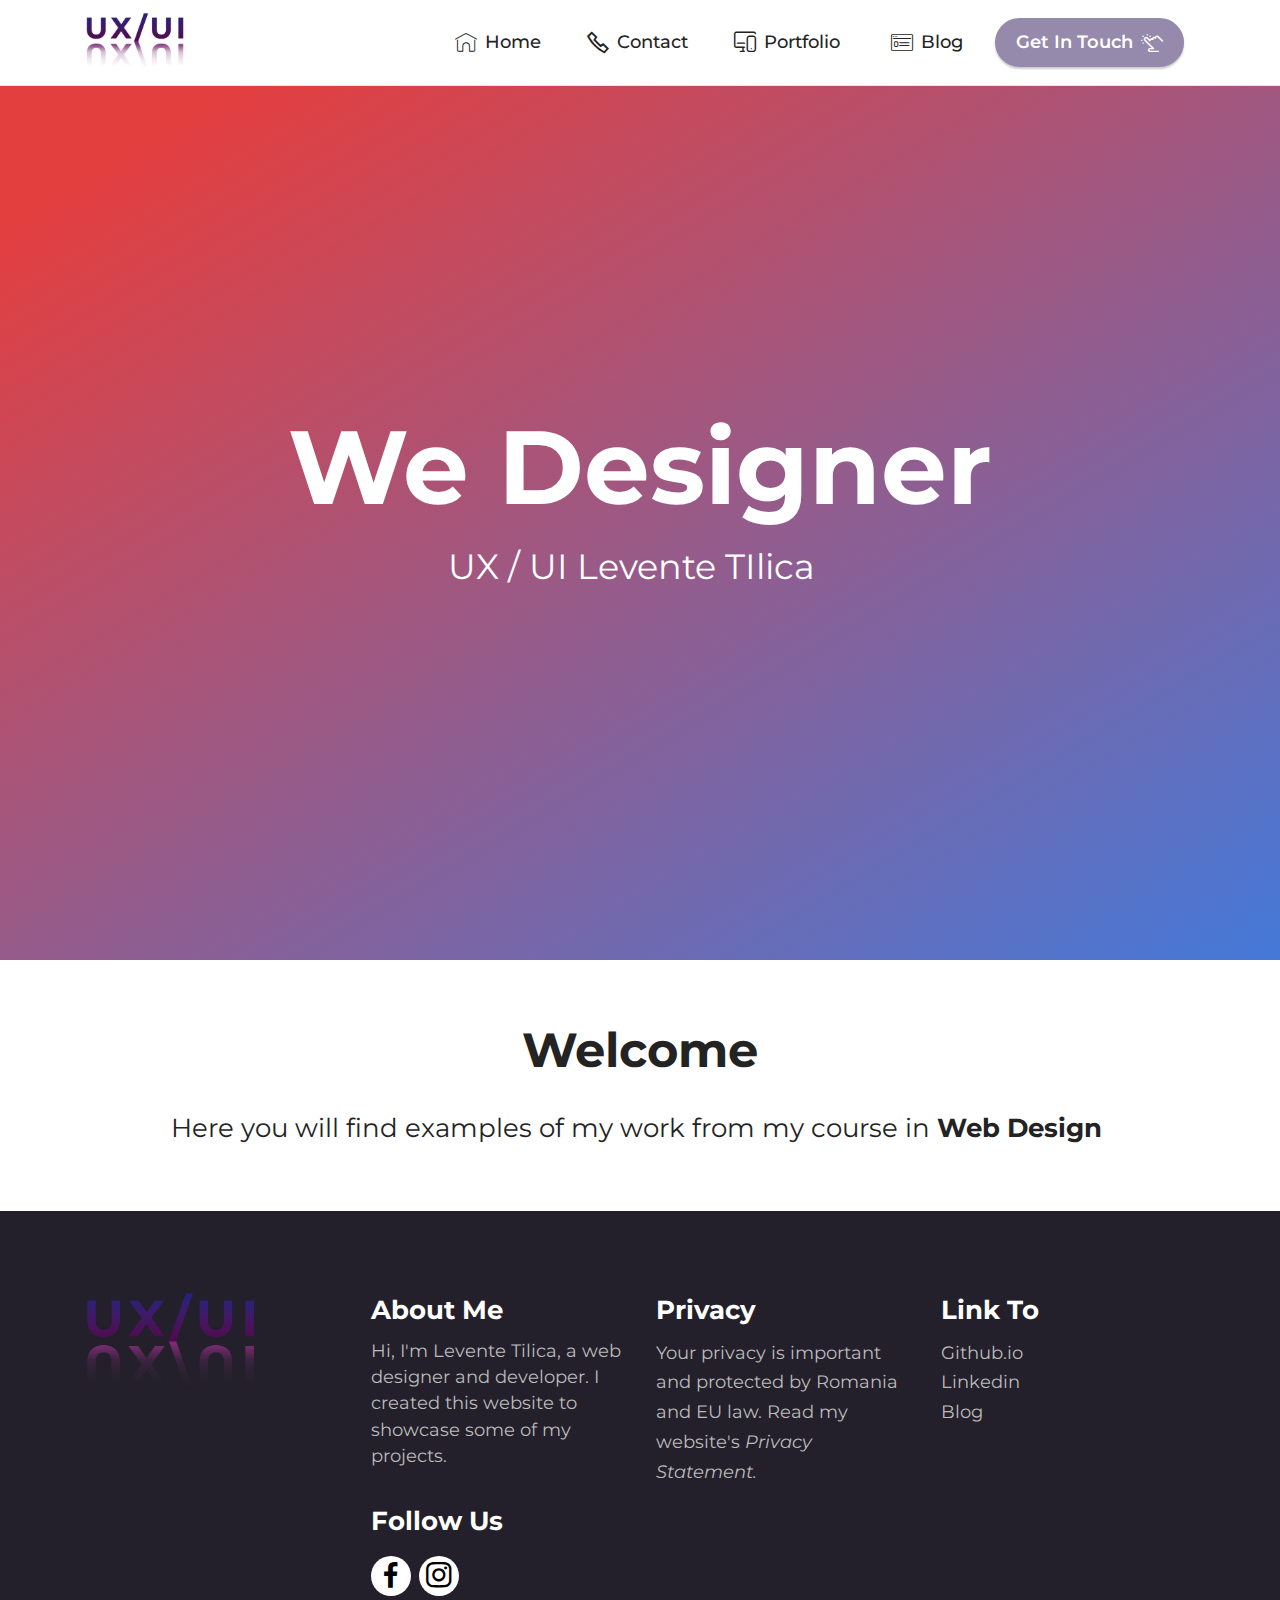
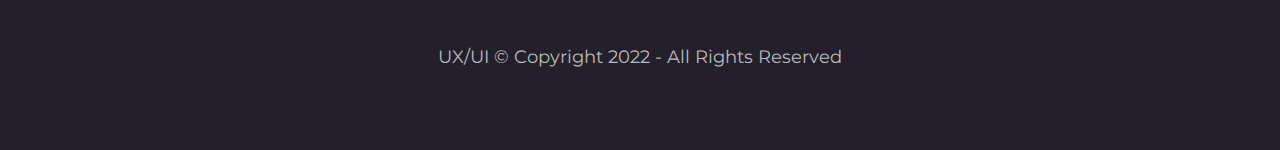
==== commit acb862b8: "Update index.html" ====
--- a/index.html
+++ b/index.html
@@ -154,9 +154,6 @@
             </div>
         </div>
     </div>
-</section><section style="background-color: #fff; font-family: -apple-system, BlinkMacSystemFont, 'Segoe UI', 'Roboto', 'Helvetica Neue', Arial, sans-serif; color:#aaa; font-size:12px; padding: 0; align-items: center; display: flex;"><a href="https://mobirise.site/p" style="flex: 1 1; height: 3rem; padding-left: 1rem;"></a><p style="flex: 0 0 auto; margin:0; padding-right:1rem;">How to design a free website - <a href="https://mobirise.site/x" style="color:#aaa;">Find more</a></p></section><script src="assets/bootstrap/js/bootstrap.bundle.min.js"></script>  <script src="assets/web/assets/cookies-alert-plugin/cookies-alert-core.js"></script>  <script src="assets/web/assets/cookies-alert-plugin/cookies-alert-script.js"></script>  <script src="assets/smoothscroll/smooth-scroll.js"></script>  <script src="assets/ytplayer/index.js"></script>  <script src="assets/dropdown/js/navbar-dropdown.js"></script>  <script src="assets/theme/js/script.js"></script>  
-  
-  
 <input name="cookieData" type="hidden" data-cookie-customDialogSelector='null' data-cookie-colorText='#bbbbbb' data-cookie-colorBg='rgba(35, 35, 35, 0.99)' data-cookie-textButton='Agree' data-cookie-colorButton='' data-cookie-colorLink='#47b5ed' data-cookie-underlineLink='true' data-cookie-text="We use cookies to give you the best experience. Read our <a href='privacy.html'>cookie policy</a>.">
     <input name="animation" type="hidden">
   </body>
